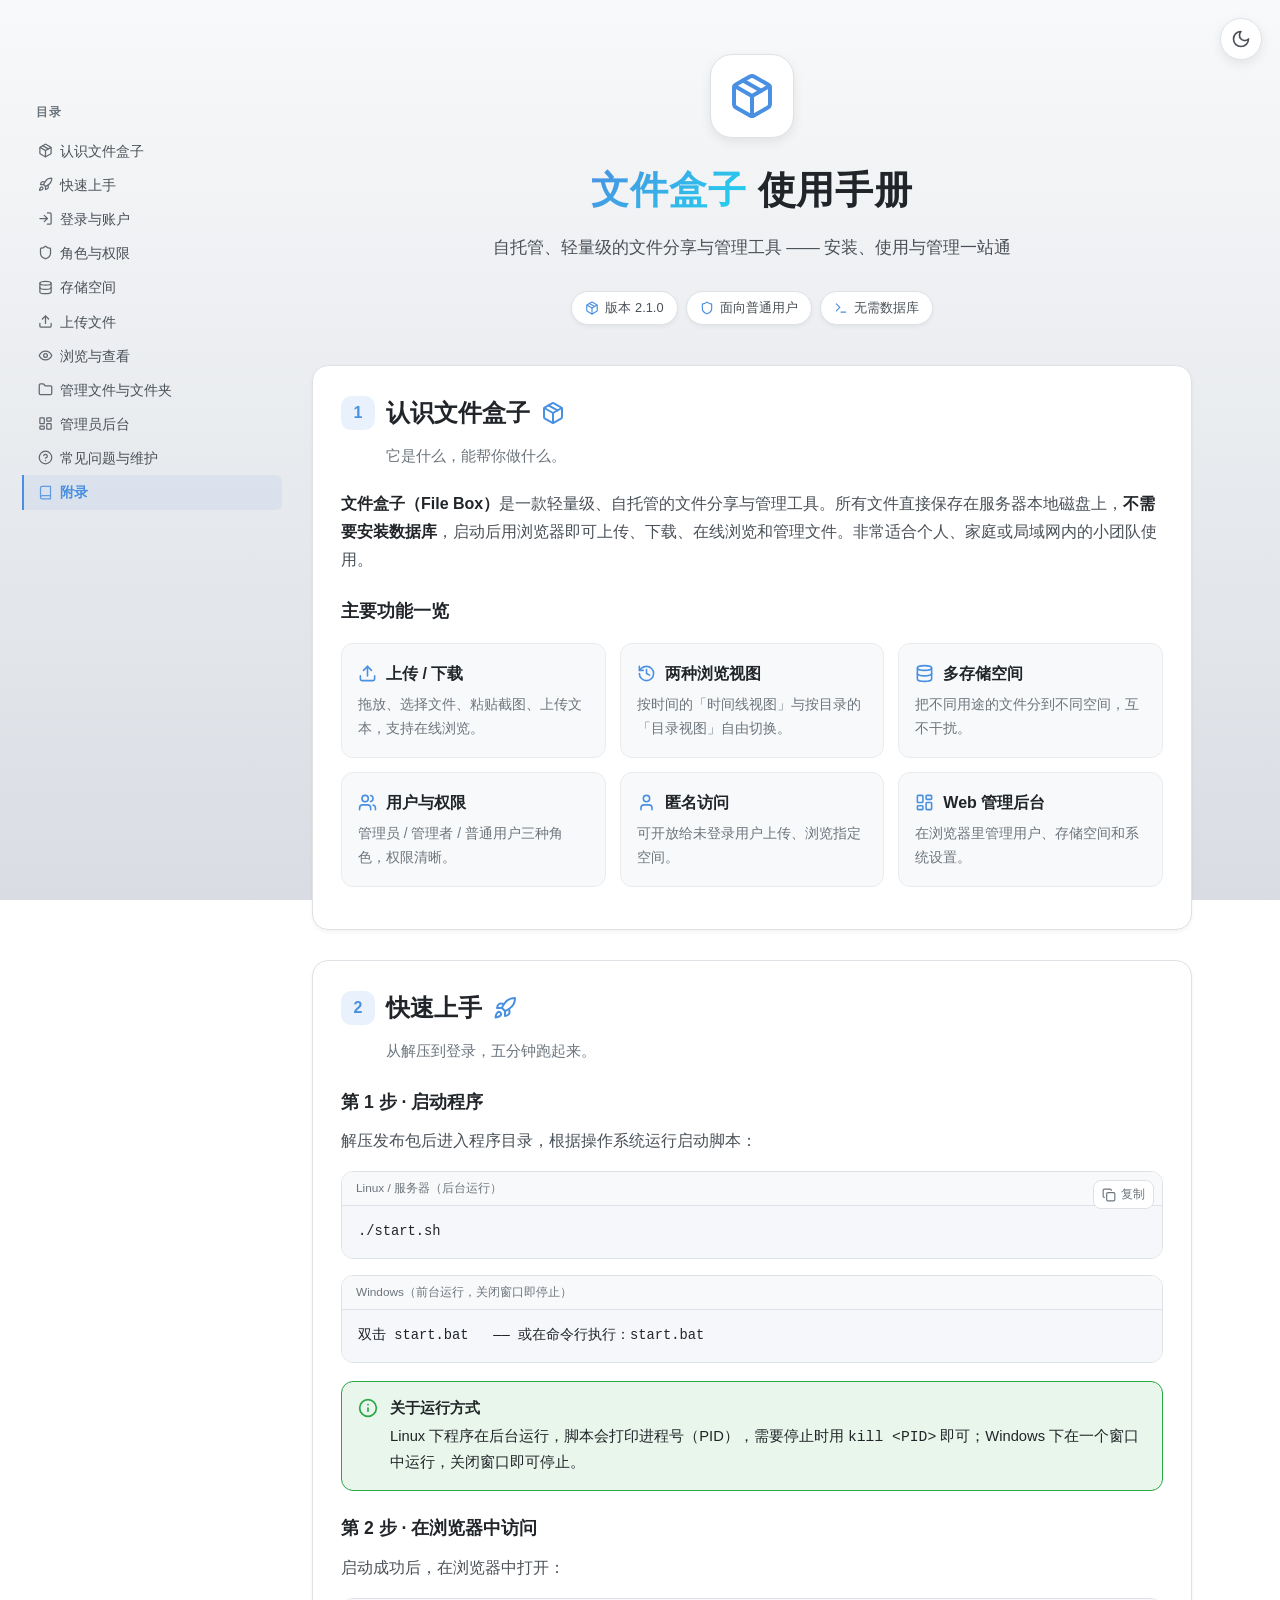
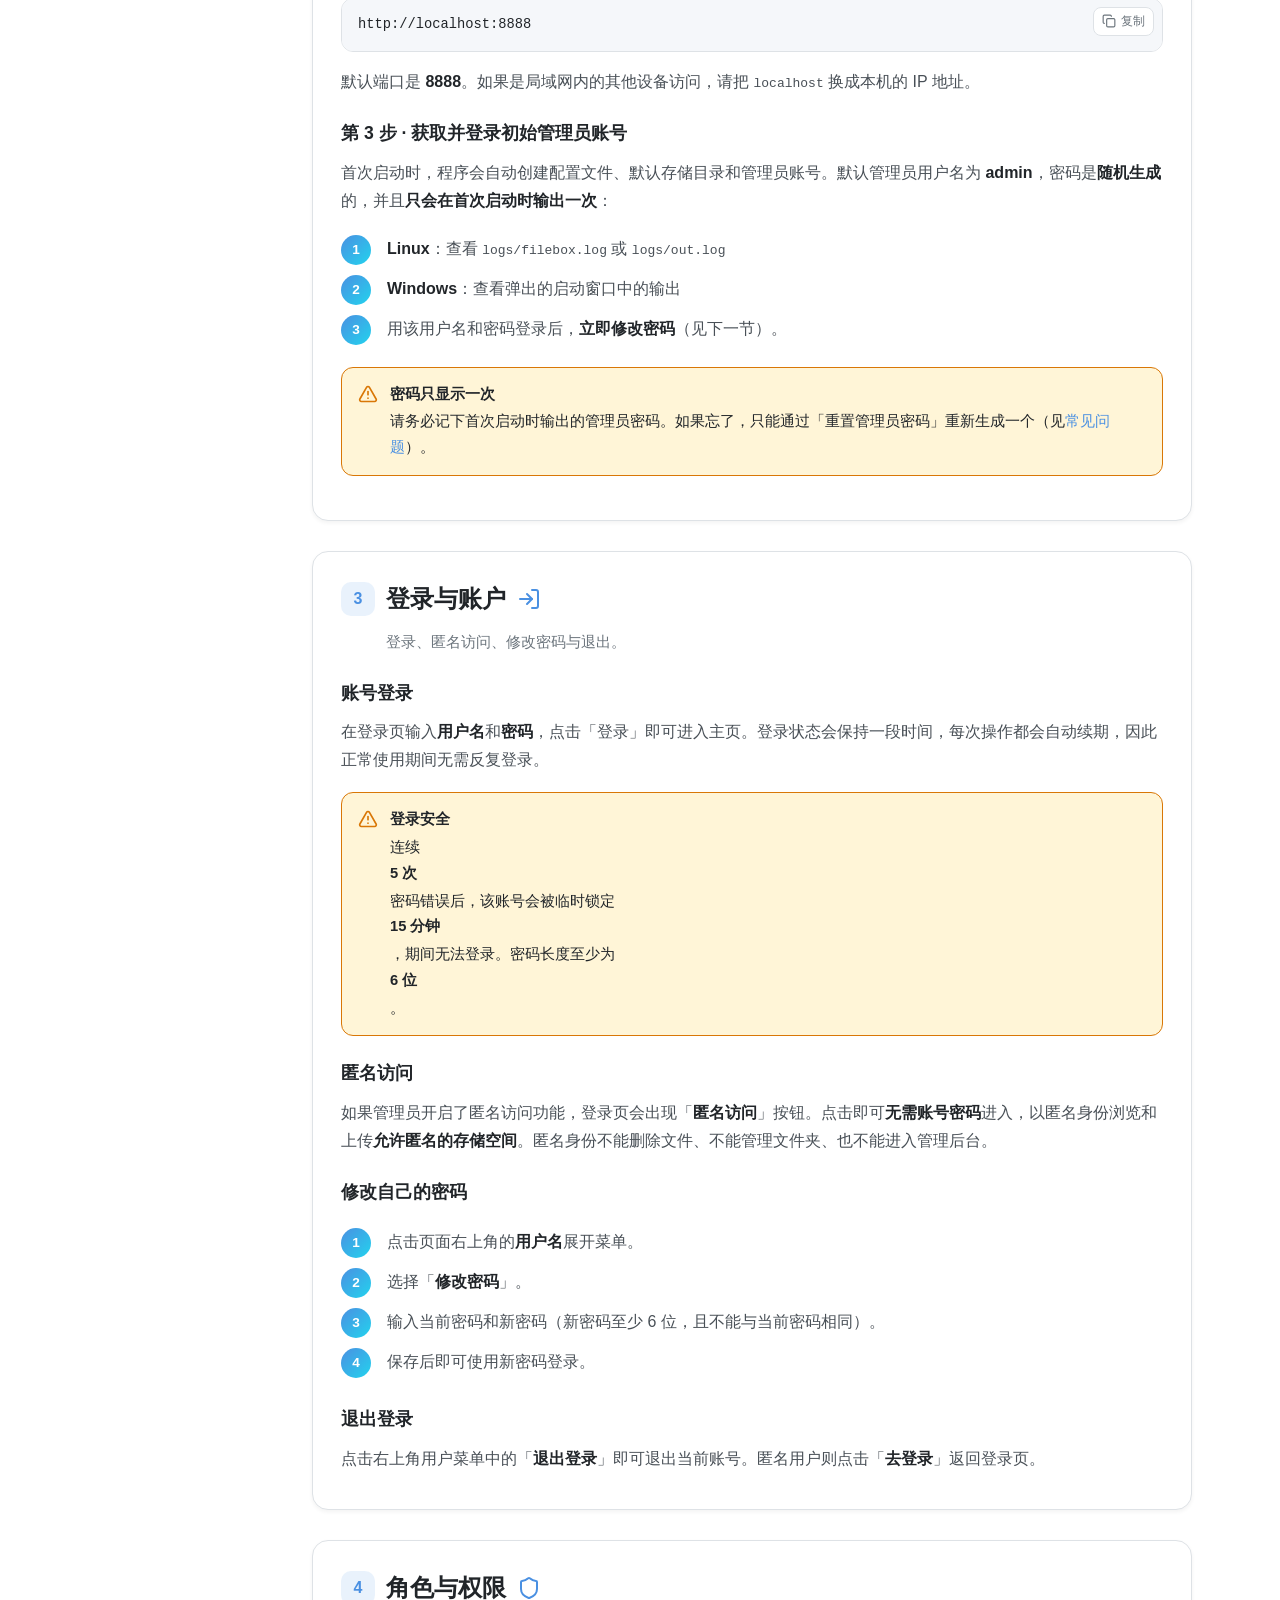
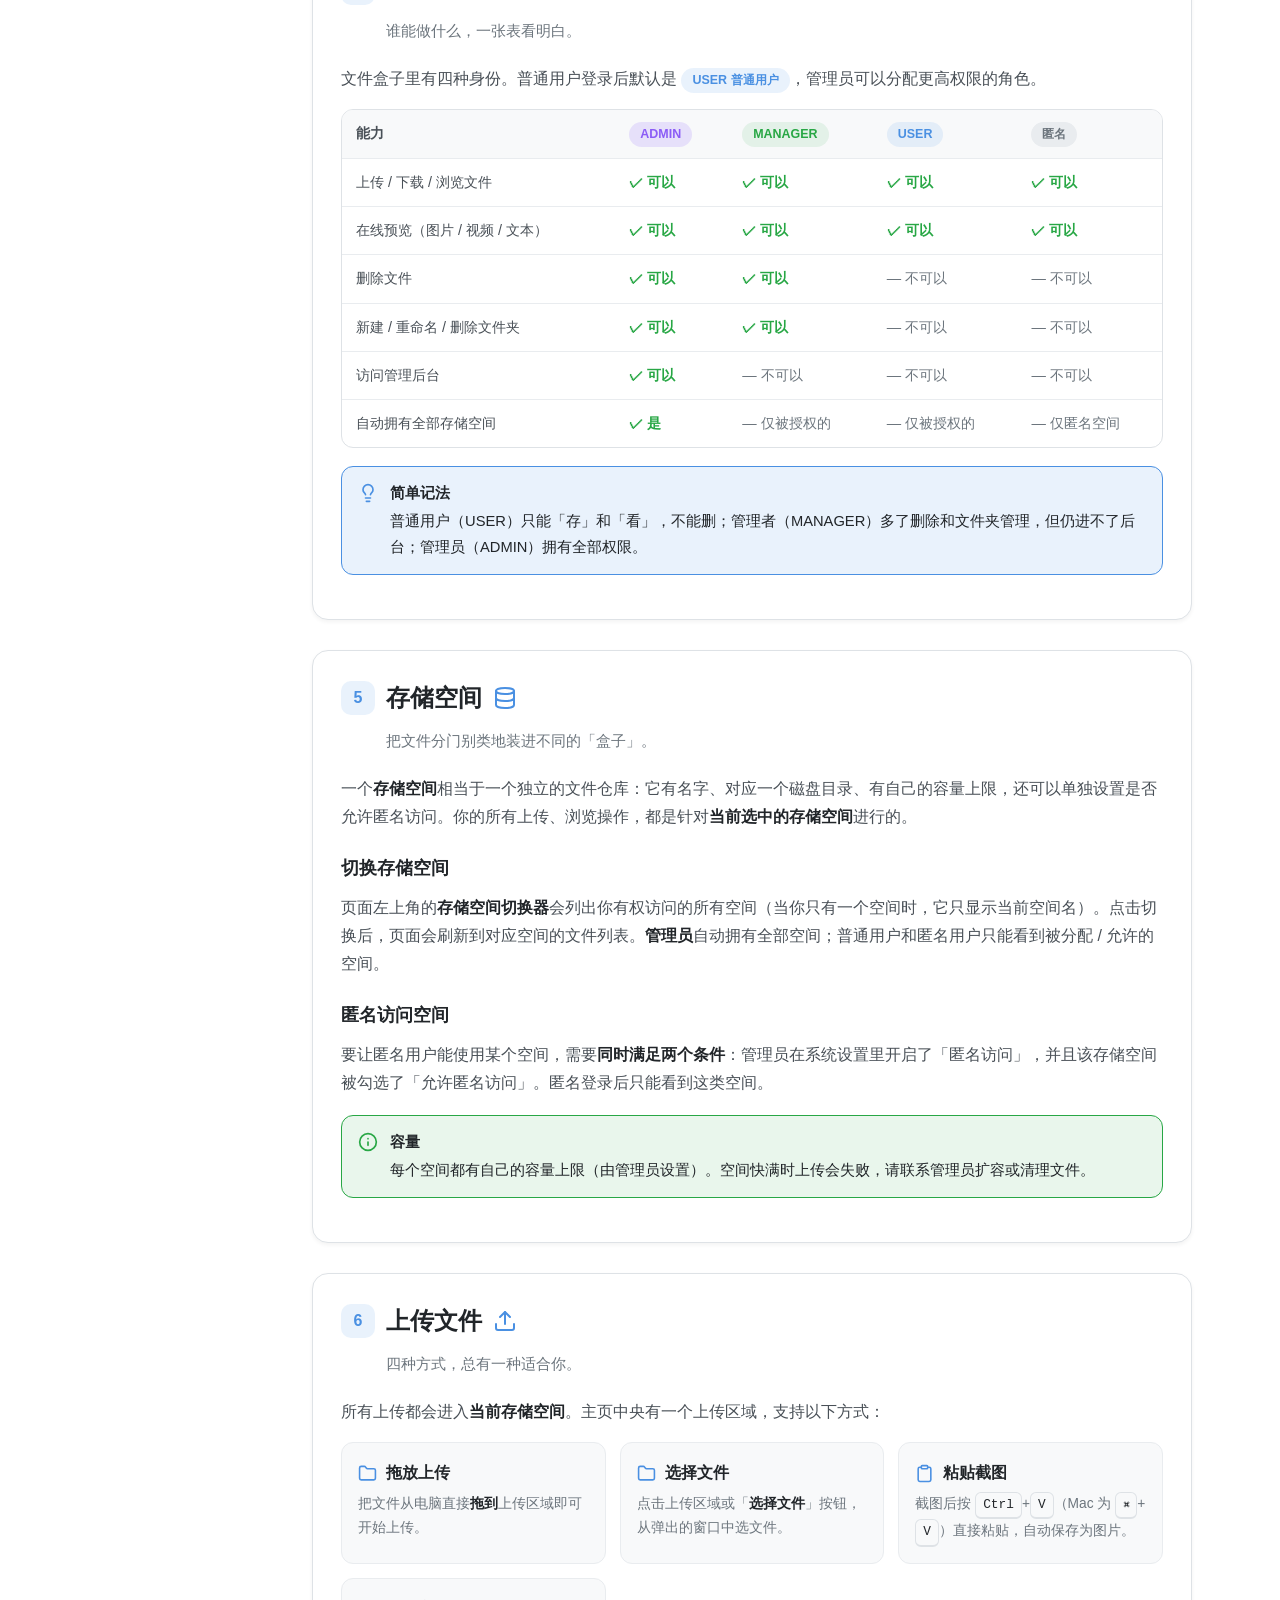
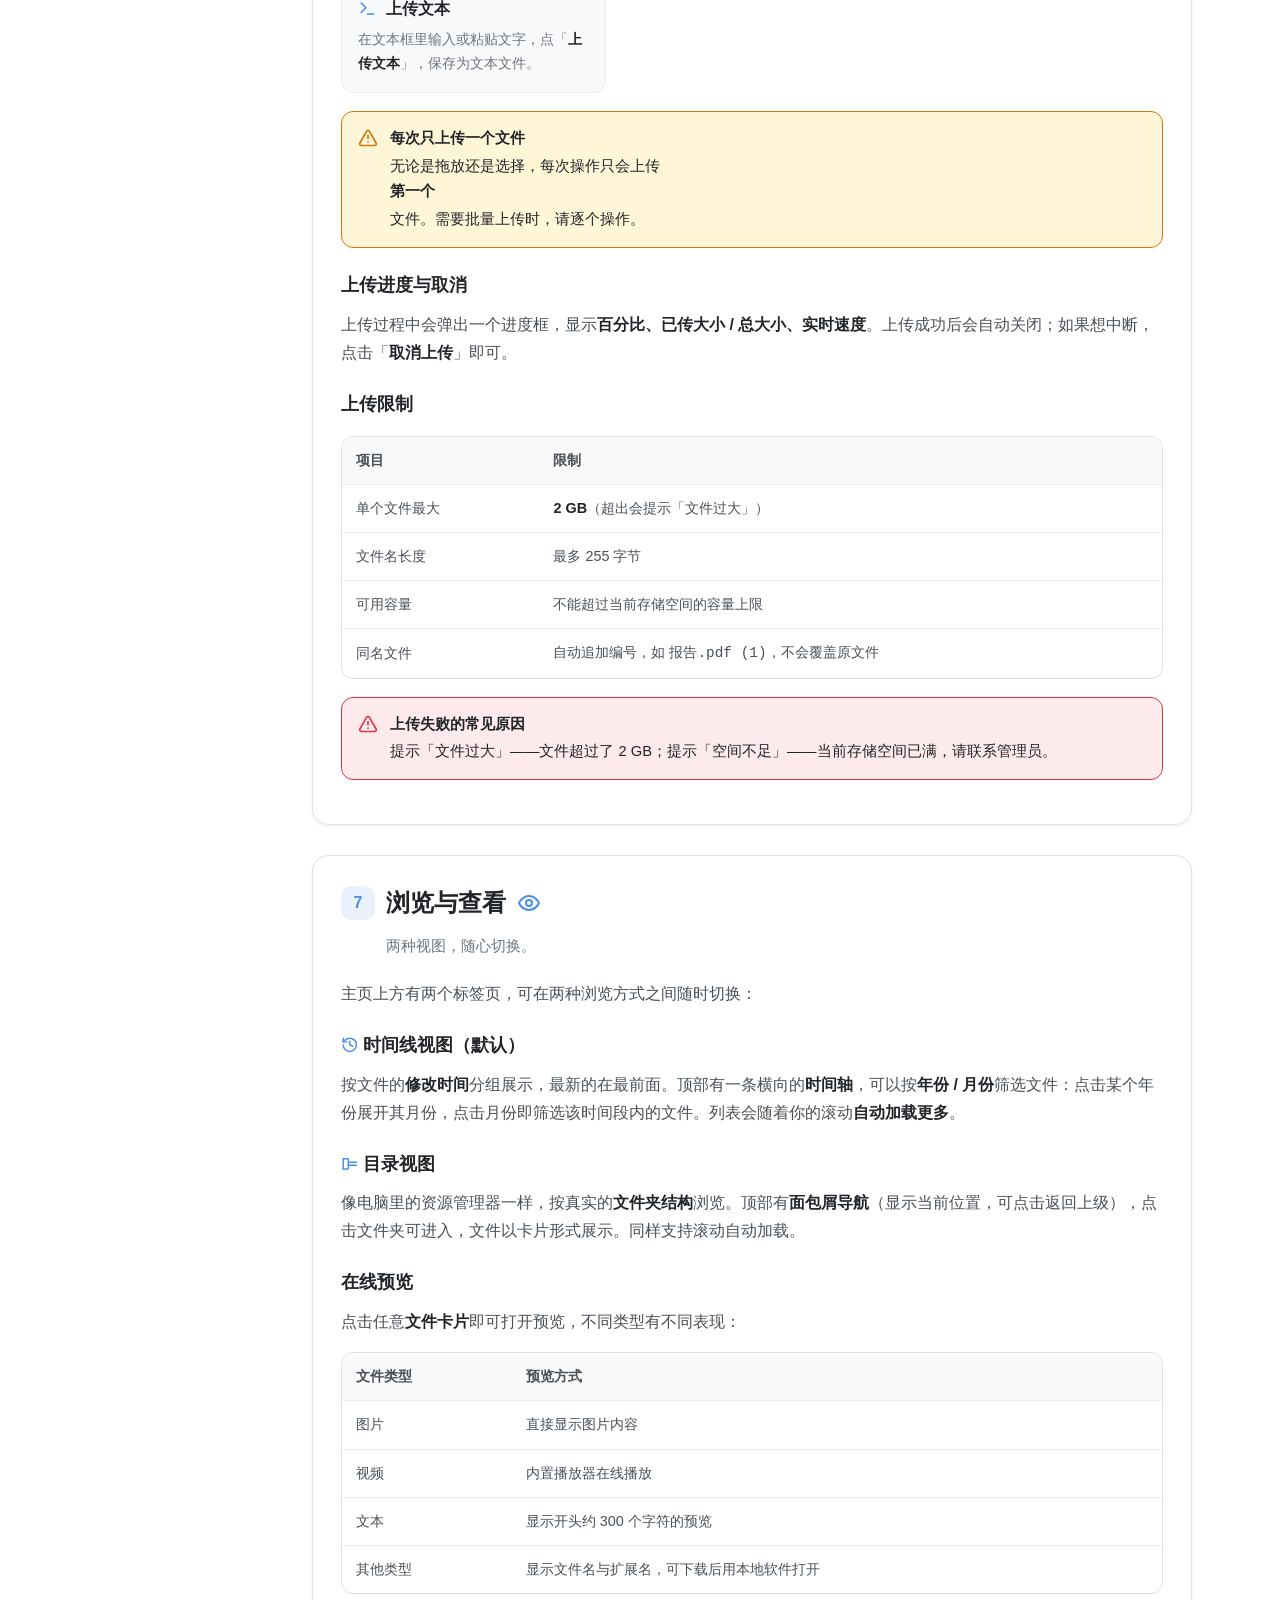
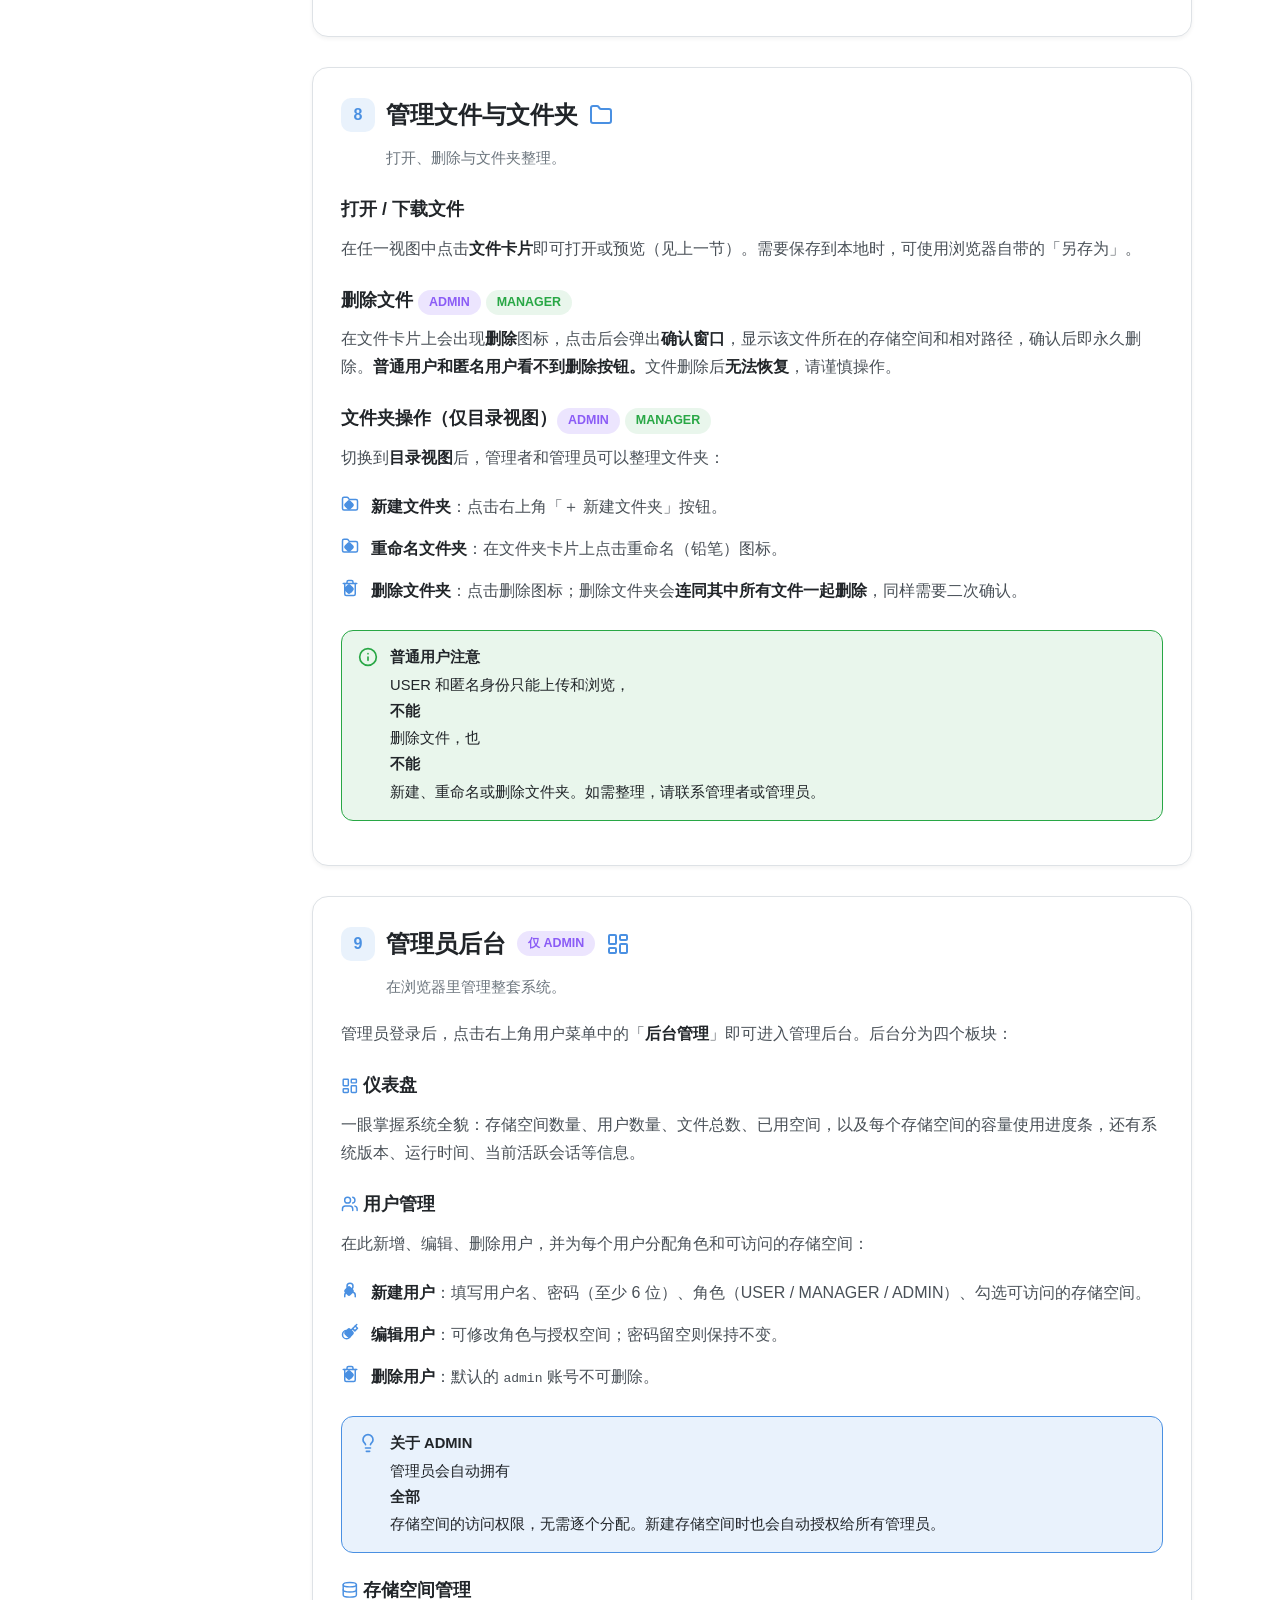
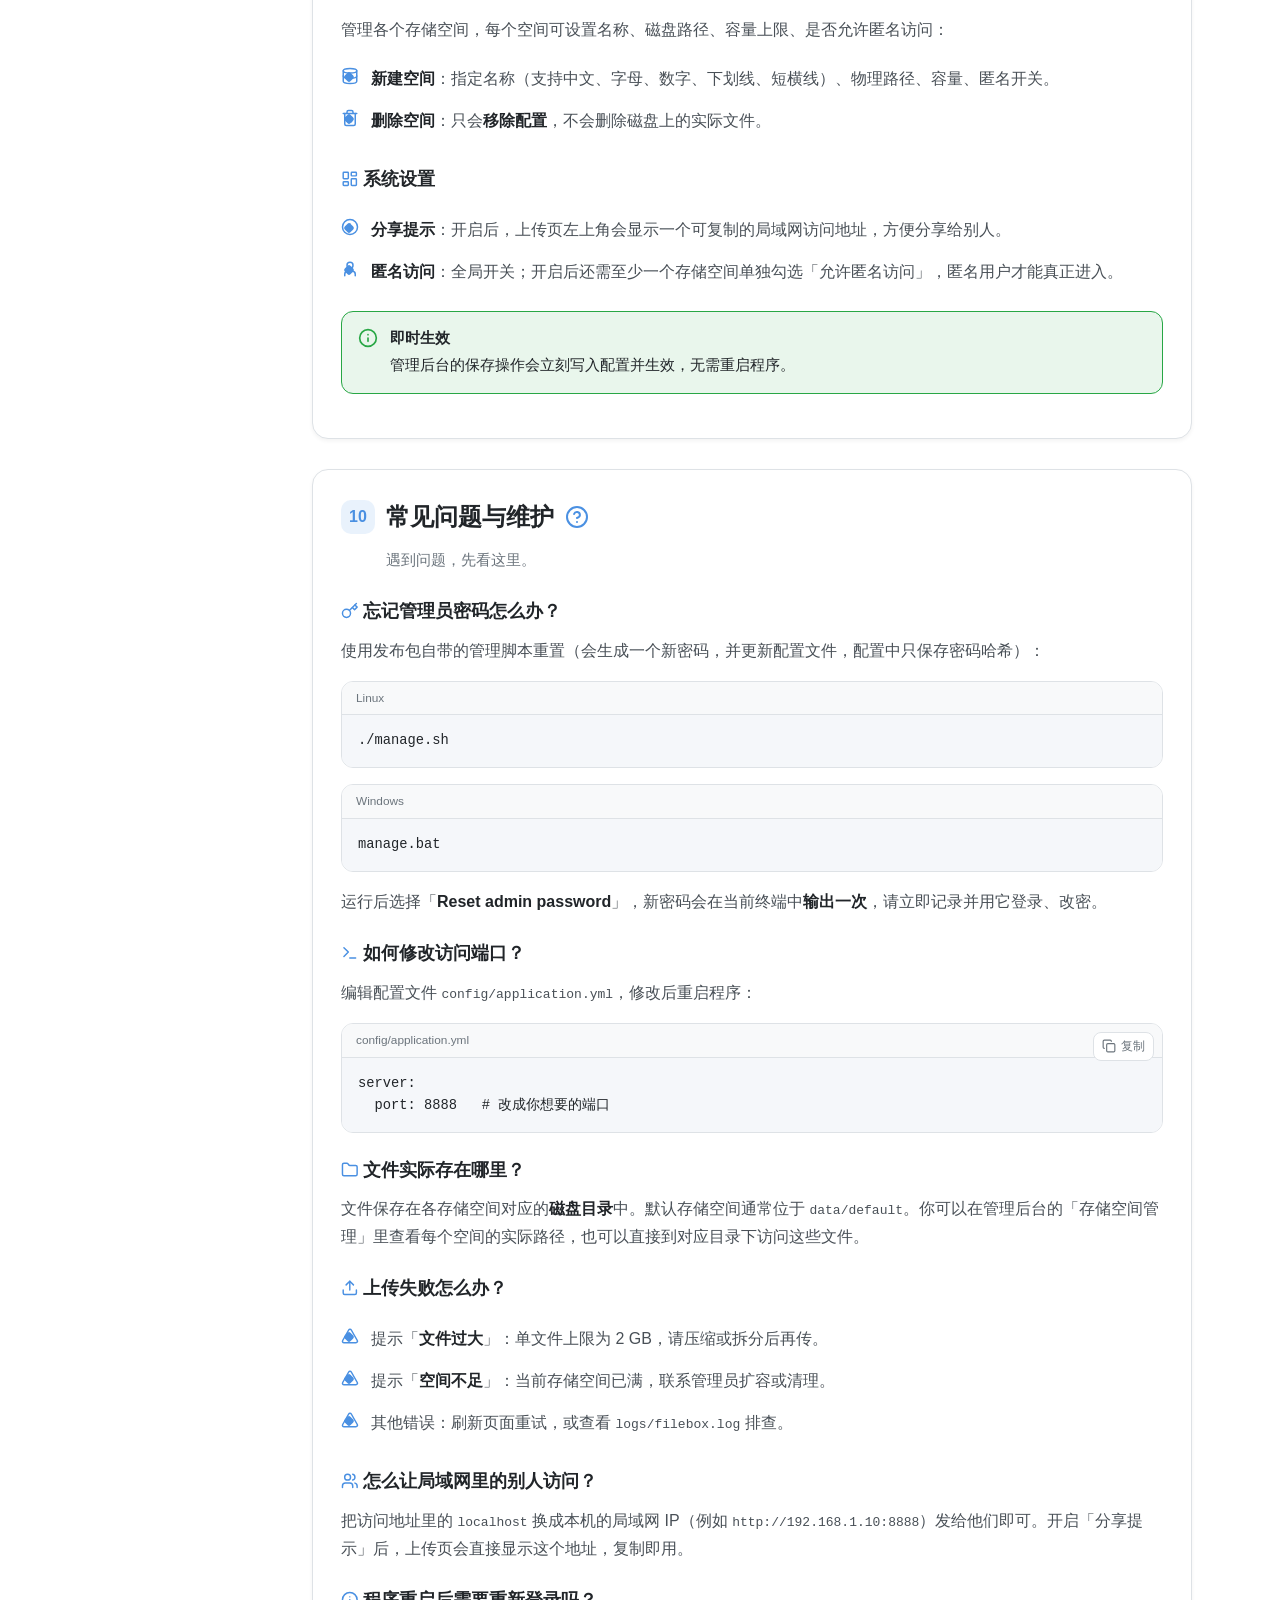
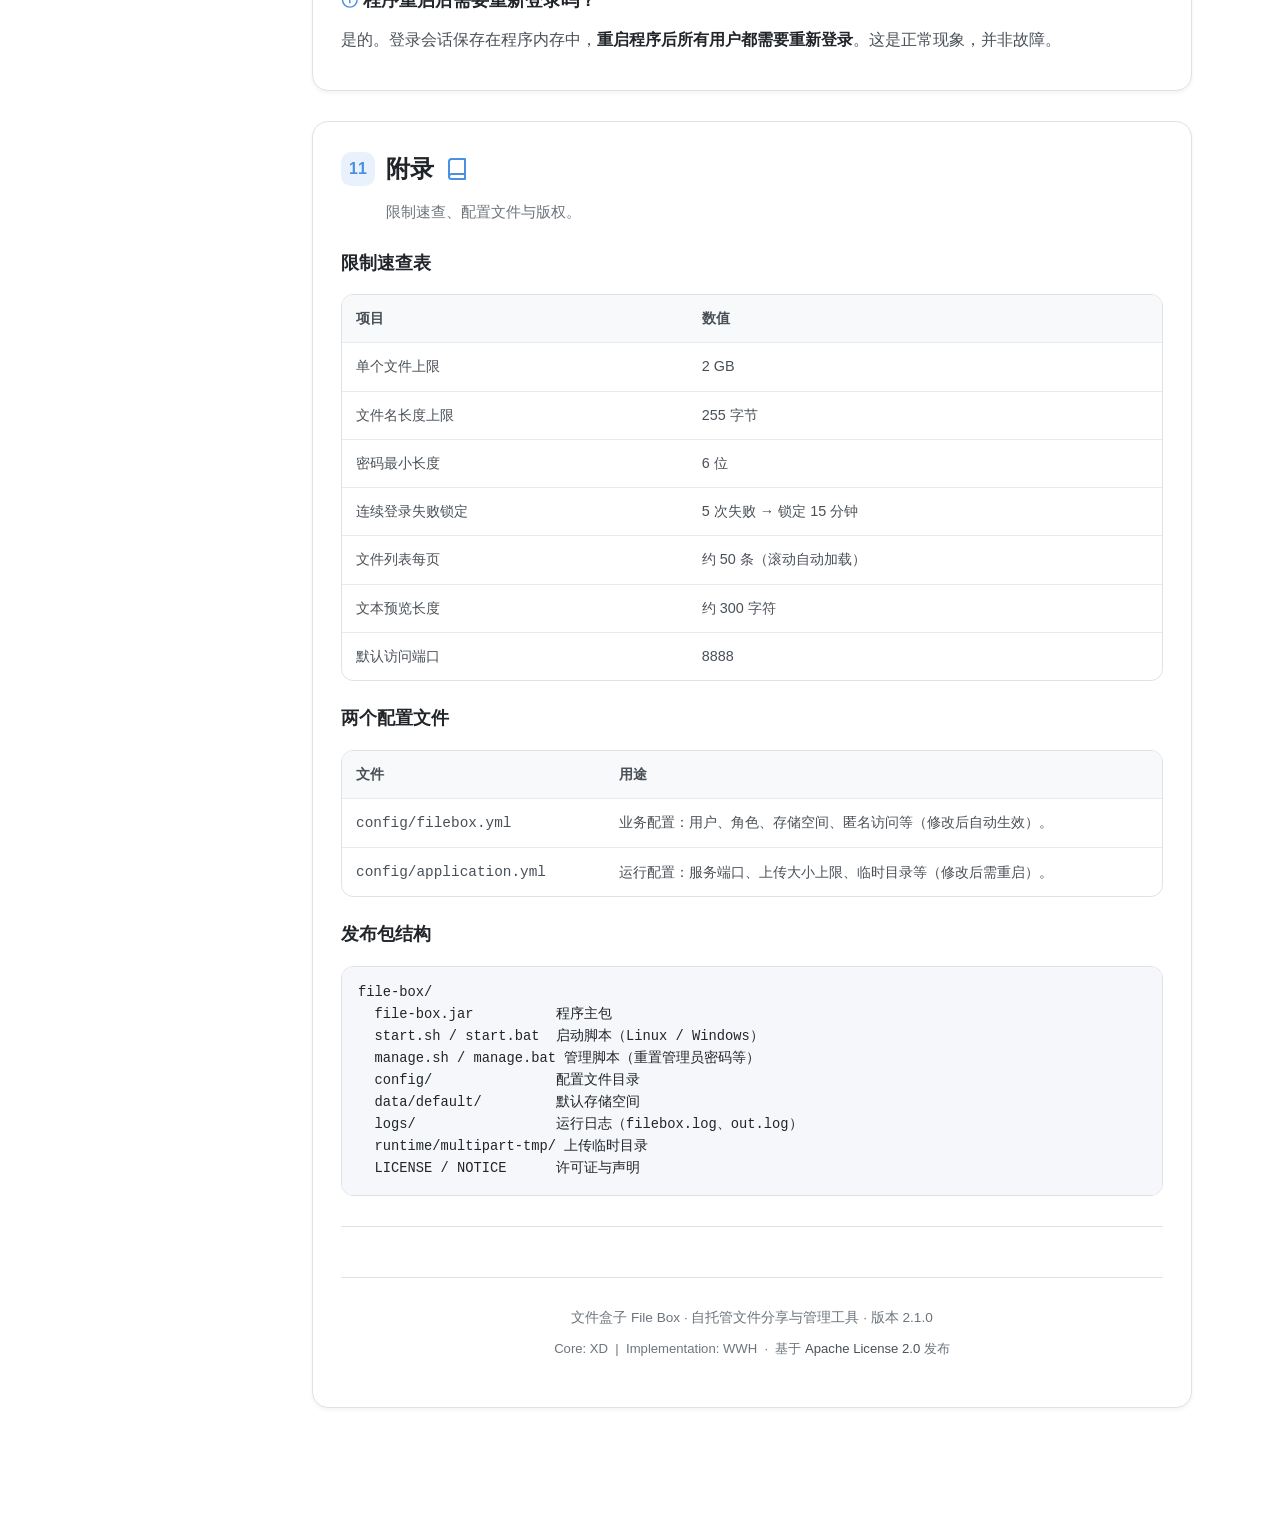
==== src/assembly/data/default/操作说明.html @ 7d441ba8 "新增用户操作说明(随发布包);扁平化 assembly 目录结构 - 新增《操作说明.html》(中文、与应用同主题、深浅色切换),置于默认存储空间,   首次启动后即可在文件列表点击查看 - 取消 " ====
<!DOCTYPE html>
<html lang="zh-CN">
<head>
<meta charset="UTF-8">
<meta name="viewport" content="width=device-width, initial-scale=1.0">
<meta name="description" content="文件盒子使用手册 —— 安装、登录、上传下载、浏览、文件夹管理与管理员后台的完整操作说明。">
<title>使用手册 · 文件盒子</title>
<link rel="icon" href="data:image/svg+xml,%3Csvg xmlns='http://www.w3.org/2000/svg' viewBox='0 0 24 24' fill='none' stroke='%234a90e2' stroke-width='2' stroke-linecap='round' stroke-linejoin='round'%3E%3Cpath d='m7.5 4.27 9 5.15'/%3E%3Cpath d='M21 8a2 2 0 0 0-1-1.73l-7-4a2 2 0 0 0-2 0l-7 4A2 2 0 0 0 3 8v8a2 2 0 0 0 1 1.73l7 4a2 2 0 0 0 2 0l7-4A2 2 0 0 0 21 16Z'/%3E%3Cpath d='m3.3 7 8.7 5 8.7-5'/%3E%3Cpath d='M12 22V12'/%3E%3C/svg%3E">
<style>
/* ========== 主题变量（与应用一致）/ Theme tokens (match the app) ========== */
:root{
  --primary:#4a90e2;--primary-hover:#357abd;--primary-light:rgba(74,144,226,.12);--primary-grad:linear-gradient(135deg,#4a90e2 0%,#22d3ee 100%);
  --bg-body:linear-gradient(180deg,#f8f9fa 0%,#d9dde3 100%);--bg-card:#ffffff;--bg-soft:#f8f9fa;--bg-hover:rgba(74,144,226,.08);--bg-code:#f5f7fa;
  --text-primary:#212529;--text-secondary:#495057;--text-muted:#6c757d;
  --border-color:#dee2e6;--border-light:#e9ecef;
  --shadow-sm:0 2px 4px rgba(0,0,0,.05);--shadow-md:0 4px 12px rgba(0,0,0,.08);--shadow-lg:0 10px 30px rgba(0,0,0,.12);
  --success:#28a745;--success-bg:rgba(40,167,69,.1);--danger:#dc3545;--danger-bg:rgba(220,53,69,.1);--warning:#d97706;--warning-bg:rgba(255,193,7,.16);
  --toc-w:260px;
}
[data-theme="dark"]{
  --primary:#0ea5e9;--primary-hover:#0284c7;--primary-light:rgba(14,165,233,.15);--primary-grad:linear-gradient(135deg,#0ea5e9 0%,#22d3ee 100%);
  --bg-body:#0f172a;--bg-card:#1e293b;--bg-soft:#172033;--bg-hover:rgba(14,165,233,.1);--bg-code:#0c1426;
  --text-primary:#e2e8f0;--text-secondary:#cbd5e1;--text-muted:#94a3b8;
  --border-color:#334155;--border-light:#23304a;
  --shadow-sm:0 2px 4px rgba(0,0,0,.2);--shadow-md:0 4px 12px rgba(0,0,0,.3);--shadow-lg:0 10px 30px rgba(0,0,0,.45);
  --success:#22c55e;--success-bg:rgba(34,197,94,.15);--danger:#ef4444;--danger-bg:rgba(239,68,68,.15);--warning:#f59e0b;--warning-bg:rgba(245,158,11,.18);
}

/* ========== 基础 ========== */
*{margin:0;padding:0;box-sizing:border-box}
html{scroll-behavior:smooth;scroll-padding-top:84px}
body{font-family:'Segoe UI','Microsoft YaHei','PingFang SC',sans-serif;background:var(--bg-body);background-attachment:fixed;color:var(--text-primary);line-height:1.75;transition:background .3s ease,color .3s ease;min-height:100vh}
.ico{width:1em;height:1em;stroke:currentColor;fill:none;stroke-width:2;stroke-linecap:round;stroke-linejoin:round;flex-shrink:0;vertical-align:-.15em}
a{color:var(--primary);text-decoration:none}
a:hover{color:var(--primary-hover);text-decoration:underline}

/* 顶部阅读进度条 */
.progress-bar{position:fixed;top:0;left:0;height:3px;width:0;background:var(--primary-grad);z-index:200;transition:width .1s linear}

/* 右上角控件 */
.fixed-tools{position:fixed;top:18px;right:18px;display:flex;gap:10px;z-index:150}
.tool-btn{width:42px;height:42px;border-radius:50%;background:var(--bg-card);border:1px solid var(--border-color);color:var(--text-secondary);cursor:pointer;display:inline-flex;align-items:center;justify-content:center;box-shadow:var(--shadow-md);transition:all .25s ease}
.tool-btn:hover{color:var(--primary);border-color:var(--primary);transform:translateY(-2px);box-shadow:0 6px 20px var(--primary-light)}
.tool-btn .ico{width:20px;height:20px}
[data-theme="dark"] .tool-btn{color:var(--text-secondary)}
#menuBtn{display:none}

/* 返回顶部 */
#backTop{position:fixed;bottom:26px;right:26px;width:46px;height:46px;border-radius:50%;background:var(--primary-grad);color:#fff;border:none;cursor:pointer;display:none;align-items:center;justify-content:center;box-shadow:var(--shadow-lg);z-index:140;transition:all .25s ease}
#backTop:hover{transform:translateY(-3px)}
#backTop .ico{width:22px;height:22px}
#backTop.show{display:inline-flex}

/* ========== 布局 ========== */
.layout{display:flex;align-items:flex-start;max-width:1280px;margin:0 auto;padding:0 22px;gap:30px}
.toc{position:sticky;top:84px;width:var(--toc-w);flex-shrink:0;align-self:flex-start;max-height:calc(100vh - 104px);overflow-y:auto;padding:18px 0 30px}
.toc::-webkit-scrollbar{width:6px}
.toc::-webkit-scrollbar-thumb{background:var(--border-color);border-radius:3px}
.toc-title{font-size:.78rem;color:var(--text-muted);text-transform:uppercase;letter-spacing:.08em;padding:0 14px 10px;font-weight:600}
.toc a{display:block;padding:7px 14px;color:var(--text-secondary);font-size:.9rem;border-left:2px solid transparent;border-radius:0 6px 6px 0;transition:all .18s ease;line-height:1.4}
.toc a:hover{background:var(--bg-hover);color:var(--primary);text-decoration:none}
.toc a.active{color:var(--primary);border-left-color:var(--primary);background:var(--bg-hover);font-weight:600}
.toc a .ico{width:15px;height:15px;margin-right:7px;opacity:.85}

.content{flex:1;min-width:0;padding:0 0 80px;max-width:880px}

/* ========== Hero ========== */
.hero{text-align:center;padding:54px 10px 40px}
.hero-logo{width:84px;height:84px;margin:0 auto 18px;padding:16px;border-radius:22px;background:var(--bg-card);border:1px solid var(--border-color);box-shadow:var(--shadow-md);display:flex;align-items:center;justify-content:center}
.hero-logo .ico{width:48px;height:48px;color:var(--primary)}
.hero h1{font-size:2.4rem;font-weight:700;letter-spacing:.02em}
.hero h1 .grad{background:var(--primary-grad);-webkit-background-clip:text;background-clip:text;-webkit-text-fill-color:transparent}
.hero .subtitle{color:var(--text-secondary);margin-top:10px;font-size:1.05rem}
.hero .meta{margin-top:18px;display:inline-flex;gap:8px;flex-wrap:wrap;justify-content:center}
.pill{display:inline-flex;align-items:center;gap:6px;padding:5px 13px;border-radius:999px;font-size:.8rem;background:var(--bg-card);border:1px solid var(--border-color);color:var(--text-secondary);box-shadow:var(--shadow-sm)}
.pill .ico{width:14px;height:14px;color:var(--primary)}

/* ========== 章节与卡片 ========== */
section{scroll-margin-top:84px;margin-bottom:30px}
.card{background:var(--bg-card);border:1px solid var(--border-color);border-radius:16px;padding:26px 28px;box-shadow:var(--shadow-sm)}
h2.sec{font-size:1.5rem;font-weight:700;margin-bottom:6px;display:flex;align-items:center;gap:11px}
h2.sec .num{display:inline-flex;align-items:center;justify-content:center;width:34px;height:34px;border-radius:10px;background:var(--primary-light);color:var(--primary);font-size:1rem;flex-shrink:0}
h2.sec .ico-sec{color:var(--primary)}
.sec-desc{color:var(--text-muted);font-size:.92rem;margin-bottom:20px;margin-left:45px}
h3{font-size:1.1rem;font-weight:600;margin:22px 0 10px;color:var(--text-primary)}
p{margin:10px 0;color:var(--text-secondary)}
strong{color:var(--text-primary);font-weight:600}

/* 步骤列表 */
.steps{list-style:none;counter-reset:s;margin:14px 0;padding:0}
.steps li{counter-increment:s;position:relative;padding:6px 0 6px 46px;color:var(--text-secondary)}
.steps li::before{content:counter(s);position:absolute;left:0;top:6px;width:30px;height:30px;border-radius:50%;background:var(--primary-grad);color:#fff;font-size:.85rem;font-weight:600;display:flex;align-items:center;justify-content:center}
.feature-list{list-style:none;padding:0;margin:14px 0}
.feature-list li{position:relative;padding:7px 0 7px 30px;color:var(--text-secondary)}
.feature-list li::before{content:"";position:absolute;left:4px;top:15px;width:8px;height:8px;border-radius:2px;background:var(--primary);transform:rotate(45deg)}
.feature-list .ico{position:absolute;left:0;top:9px;width:18px;height:18px;color:var(--primary)}

/* 提示框 */
.callout{display:flex;gap:12px;padding:14px 16px;border-radius:12px;margin:18px 0;font-size:.92rem;border:1px solid transparent}
.callout .ico{width:20px;height:20px;flex-shrink:0;margin-top:2px}
.callout-tip{background:var(--primary-light);border-color:var(--primary);color:var(--text-primary)}
.callout-tip .ico{color:var(--primary)}
.callout-note{background:var(--success-bg);border-color:var(--success)}
.callout-note .ico{color:var(--success)}
.callout-warn{background:var(--warning-bg);border-color:var(--warning)}
.callout-warn .ico{color:var(--warning)}
.callout-danger{background:var(--danger-bg);border-color:var(--danger)}
.callout-danger .ico{color:var(--danger)}
.callout strong{display:block;margin-bottom:2px}

/* 角色 / 存储徽章 */
.badge{display:inline-flex;align-items:center;gap:5px;padding:2px 11px;border-radius:999px;font-size:.78rem;font-weight:600;line-height:1.7}
.badge .ico{width:13px;height:13px}
.badge-admin{background:rgba(139,92,246,.16);color:#8b5cf6}
.badge-manager{background:var(--success-bg);color:var(--success)}
.badge-user{background:var(--primary-light);color:var(--primary)}
.badge-anon{background:var(--border-light);color:var(--text-muted)}
[data-theme="dark"] .badge-admin{color:#a78bfa}

/* 表格 */
.table-wrap{overflow-x:auto;margin:16px 0;border:1px solid var(--border-color);border-radius:12px}
table{width:100%;border-collapse:collapse;font-size:.9rem;min-width:480px}
thead{background:var(--bg-soft)}
th,td{padding:11px 14px;text-align:left;border-bottom:1px solid var(--border-light)}
tbody tr:last-child td{border-bottom:none}
th{font-weight:600;color:var(--text-secondary);white-space:nowrap}
td{color:var(--text-secondary)}
tbody tr:hover{background:var(--bg-hover)}
.yes{color:var(--success);font-weight:600}
.no{color:var(--text-muted)}
.yes::before{content:"✓ "}
.no::before{content:"— "}

/* 代码块 */
.code{position:relative;margin:16px 0;border-radius:12px;overflow:hidden;border:1px solid var(--border-color)}
.code pre{background:var(--bg-code);padding:15px 16px;overflow-x:auto;font-family:'SFMono-Regular',Consolas,'Liberation Mono',Menlo,monospace;font-size:.86rem;color:var(--text-primary);line-height:1.6}
.code .copy{position:absolute;top:8px;right:8px;background:var(--bg-card);border:1px solid var(--border-color);border-radius:8px;padding:5px 8px;cursor:pointer;color:var(--text-muted);display:inline-flex;align-items:center;gap:5px;font-size:.76rem;transition:all .2s ease}
.code .copy:hover{color:var(--primary);border-color:var(--primary)}
.code .copy .ico{width:14px;height:14px}
.code .copy.ok{color:var(--success);border-color:var(--success)}
.code-label{display:block;font-size:.74rem;color:var(--text-muted);background:var(--bg-soft);padding:6px 14px;border-bottom:1px solid var(--border-color)}

kbd{display:inline-block;padding:1px 7px;font-size:.8rem;font-family:'SFMono-Regular',Consolas,monospace;background:var(--bg-soft);border:1px solid var(--border-color);border-bottom-width:2px;border-radius:6px;color:var(--text-primary)}

/* 两列网格（功能卡片）*/
.grid{display:grid;grid-template-columns:repeat(auto-fit,minmax(220px,1fr));gap:14px;margin:16px 0}
.feature-card{background:var(--bg-soft);border:1px solid var(--border-light);border-radius:12px;padding:16px}
.feature-card .head{display:flex;align-items:center;gap:9px;font-weight:600;color:var(--text-primary);margin-bottom:5px}
.feature-card .head .ico{width:19px;height:19px;color:var(--primary)}
.feature-card p{font-size:.86rem;margin:0;color:var(--text-muted)}

/* 分隔线 */
hr{border:none;border-top:1px solid var(--border-color);margin:30px 0}

/* 页脚 */
.footer{margin-top:50px;padding:28px 0 20px;border-top:1px solid var(--border-color);text-align:center;color:var(--text-muted);font-size:.85rem}
.footer a{color:var(--text-secondary)}
.footer .credit{margin-top:8px;font-size:.82rem}

/* ========== 响应式 ========== */
@media(max-width:920px){
  :root{--toc-w:240px}
}
@media(max-width:760px){
  #menuBtn{display:inline-flex}
  .layout{padding:0 14px;gap:0}
  .toc{position:fixed;top:0;left:0;z-index:160;width:280px;height:100vh;max-height:100vh;background:var(--bg-card);border-right:1px solid var(--border-color);box-shadow:var(--shadow-lg);transform:translateX(-105%);transition:transform .28s ease;padding:70px 0 30px}
  .toc.open{transform:translateX(0)}
  .toc-title{padding:0 18px 10px}
  .toc a{padding:10px 18px;font-size:.95rem}
  .content{padding:0 2px 60px}
  .hero{padding:40px 6px 26px}
  .hero h1{font-size:1.9rem}
  .card{padding:20px 18px}
  h2.sec{font-size:1.28rem}
  .sec-desc{margin-left:0}
}
.toc-mask{position:fixed;inset:0;background:rgba(0,0,0,.45);z-index:155;display:none}
.toc-mask.open{display:block}
</style>
</head>
<body>

<!-- SVG 图标精灵 / icon sprite -->
<svg width="0" height="0" style="position:absolute" aria-hidden="true">
 <symbol id="i-box" viewBox="0 0 24 24"><path d="m7.5 4.27 9 5.15"/><path d="M21 8a2 2 0 0 0-1-1.73l-7-4a2 2 0 0 0-2 0l-7 4A2 2 0 0 0 3 8v8a2 2 0 0 0 1 1.73l7 4a2 2 0 0 0 2 0l7-4A2 2 0 0 0 21 16Z"/><path d="m3.3 7 8.7 5 8.7-5"/><path d="M12 22V12"/></symbol>
 <symbol id="i-sun" viewBox="0 0 24 24"><circle cx="12" cy="12" r="4"/><path d="M12 2v2"/><path d="M12 20v2"/><path d="m4.9 4.9 1.4 1.4"/><path d="m17.7 17.7 1.4 1.4"/><path d="M2 12h2"/><path d="M20 12h2"/><path d="m6.3 17.7-1.4 1.4"/><path d="m19.1 4.9-1.4 1.4"/></symbol>
 <symbol id="i-moon" viewBox="0 0 24 24"><path d="M12 3a6 6 0 0 0 9 9 9 9 0 1 1-9-9Z"/></symbol>
 <symbol id="i-menu" viewBox="0 0 24 24"><path d="M4 6h16"/><path d="M4 12h16"/><path d="M4 18h16"/></symbol>
 <symbol id="i-up" viewBox="0 0 24 24"><path d="m18 15-6-6-6 6"/></symbol>
 <symbol id="i-rocket" viewBox="0 0 24 24"><path d="M4.5 16.5c-1.5 1.26-2 5-2 5s3.74-.5 5-2c.71-.84.7-2.13-.09-2.91a2.18 2.18 0 0 0-2.91-.09z"/><path d="m12 15-3-3a22 22 0 0 1 2-3.95A12.88 12.88 0 0 1 22 2c0 2.72-.78 7.5-6 11a22.35 22.35 0 0 1-4 2z"/><path d="M9 12H4s.55-3.03 2-4c1.62-1.08 5 0 5 0"/><path d="M12 15v5s3.03-.55 4-2c1.08-1.62 0-5 0-5"/></symbol>
 <symbol id="i-login" viewBox="0 0 24 24"><path d="M15 3h4a2 2 0 0 1 2 2v14a2 2 0 0 1-2 2h-4"/><polyline points="10 17 15 12 10 7"/><line x1="15" x2="3" y1="12" y2="12"/></symbol>
 <symbol id="i-shield" viewBox="0 0 24 24"><path d="M20 13c0 5-3.5 7.5-7.66 8.95a1 1 0 0 1-.67-.01C7.5 20.5 4 18 4 13V6a1 1 0 0 1 1-1c2 0 4.5-1.2 6.24-2.72a1.17 1.17 0 0 1 1.52 0C14.51 3.81 17 5 19 5a1 1 0 0 1 1 1z"/></symbol>
 <symbol id="i-db" viewBox="0 0 24 24"><ellipse cx="12" cy="5" rx="9" ry="3"/><path d="M3 5v14a9 3 0 0 0 18 0V5"/><path d="M3 12a9 3 0 0 0 18 0"/></symbol>
 <symbol id="i-upload" viewBox="0 0 24 24"><path d="M21 15v4a2 2 0 0 1-2 2H5a2 2 0 0 1-2-2v-4"/><polyline points="17 8 12 3 7 8"/><line x1="12" x2="12" y1="3" y2="15"/></symbol>
 <symbol id="i-eye" viewBox="0 0 24 24"><path d="M2 12s3-7 10-7 10 7 10 7-3 7-10 7-10-7-10-7Z"/><circle cx="12" cy="12" r="3"/></symbol>
 <symbol id="i-folder" viewBox="0 0 24 24"><path d="M20 20a2 2 0 0 0 2-2V8a2 2 0 0 0-2-2h-7.9a2 2 0 0 1-1.69-.9L9.6 3.9A2 2 0 0 0 7.93 3H4a2 2 0 0 0-2 2v13a2 2 0 0 0 2 2Z"/></symbol>
 <symbol id="i-admin" viewBox="0 0 24 24"><rect width="7" height="9" x="3" y="3" rx="1"/><rect width="7" height="5" x="14" y="3" rx="1"/><rect width="7" height="9" x="14" y="12" rx="1"/><rect width="7" height="5" x="3" y="16" rx="1"/></symbol>
 <symbol id="i-help" viewBox="0 0 24 24"><circle cx="12" cy="12" r="10"/><path d="M9.09 9a3 3 0 0 1 5.83 1c0 2-3 3-3 3"/><path d="M12 17h.01"/></symbol>
 <symbol id="i-book" viewBox="0 0 24 24"><path d="M4 19.5A2.5 2.5 0 0 1 6.5 17H20"/><path d="M6.5 2H20v20H6.5A2.5 2.5 0 0 1 4 19.5v-15A2.5 2.5 0 0 1 6.5 2z"/></symbol>
 <symbol id="i-history" viewBox="0 0 24 24"><path d="M3 12a9 9 0 1 0 9-9 9.75 9.75 0 0 0-6.74 2.74L3 8"/><path d="M3 3v5h5"/><path d="M12 7v5l4 2"/></symbol>
 <symbol id="i-tree" viewBox="0 0 24 24"><path d="M11 10h10"/><path d="M11 14h10"/><path d="M3 5h6a1 1 0 0 1 1 1v12a1 1 0 0 1-1 1H3"/><path d="M3 5v14"/></symbol>
 <symbol id="i-trash" viewBox="0 0 24 24"><path d="M3 6h18"/><path d="M19 6v14a2 2 0 0 1-2 2H7a2 2 0 0 1-2-2V6m3 0V4a2 2 0 0 1 2-2h4a2 2 0 0 1 2 2v2"/><line x1="10" x2="10" y1="11" y2="17"/><line x1="14" x2="14" y1="11" y2="17"/></symbol>
 <symbol id="i-clip" viewBox="0 0 24 24"><rect width="8" height="4" x="8" y="2" rx="1" ry="1"/><path d="M16 4h2a2 2 0 0 1 2 2v14a2 2 0 0 1-2 2H6a2 2 0 0 1-2-2V6a2 2 0 0 1 2-2h2"/></symbol>
 <symbol id="i-term" viewBox="0 0 24 24"><polyline points="4 17 10 11 4 5"/><line x1="12" x2="20" y1="19" y2="19"/></symbol>
 <symbol id="i-key" viewBox="0 0 24 24"><circle cx="7.5" cy="15.5" r="5.5"/><path d="m21 2-9.6 9.6"/><path d="m15.5 7.5 3 3L22 7l-3-3"/></symbol>
 <symbol id="i-info" viewBox="0 0 24 24"><circle cx="12" cy="12" r="10"/><path d="M12 16v-4"/><path d="M12 8h.01"/></symbol>
 <symbol id="i-check" viewBox="0 0 24 24"><path d="M20 6 9 17l-5-5"/></symbol>
 <symbol id="i-alert" viewBox="0 0 24 24"><path d="m21.73 18-8-14a2 2 0 0 0-3.48 0l-8 14A2 2 0 0 0 4 21h16a2 2 0 0 0 1.73-3Z"/><path d="M12 9v4"/><path d="M12 17h.01"/></symbol>
 <symbol id="i-bulb" viewBox="0 0 24 24"><path d="M15 14c.2-1 .7-1.7 1.5-2.5 1-.9 1.5-2.2 1.5-3.5A6 6 0 0 0 6 8c0 1 .2 2.2 1.5 3.5.7.7 1.3 1.5 1.5 2.5"/><path d="M9 18h6"/><path d="M10 22h4"/></symbol>
 <symbol id="i-copy" viewBox="0 0 24 24"><rect width="14" height="14" x="8" y="8" rx="2" ry="2"/><path d="M4 16c-1.1 0-2-.9-2-2V4c0-1.1.9-2 2-2h10c1.1 0 2 .9 2 2"/></symbol>
 <symbol id="i-user" viewBox="0 0 24 24"><path d="M19 21v-2a4 4 0 0 0-4-4H9a4 4 0 0 0-4 4v2"/><circle cx="12" cy="7" r="4"/></symbol>
 <symbol id="i-users" viewBox="0 0 24 24"><path d="M16 21v-2a4 4 0 0 0-4-4H6a4 4 0 0 0-4 4v2"/><circle cx="9" cy="7" r="4"/><path d="M22 21v-2a4 4 0 0 0-3-3.87"/><path d="M16 3.13a4 4 0 0 1 0 7.75"/></symbol>
</svg>

<div class="progress-bar" id="progress"></div>

<div class="fixed-tools">
  <button class="tool-btn" id="menuBtn" aria-label="目录"><svg class="ico"><use href="#i-menu"/></svg></button>
  <button class="tool-btn" id="themeBtn" aria-label="切换主题"><svg class="ico"><use href="#i-moon"/></svg></button>
</div>
<button id="backTop" aria-label="返回顶部"><svg class="ico"><use href="#i-up"/></svg></button>
<div class="toc-mask" id="tocMask"></div>

<div class="layout">

  <!-- 目录 -->
  <aside class="toc" id="toc">
    <div class="toc-title">目录</div>
    <a href="#intro"><svg class="ico"><use href="#i-box"/></svg>认识文件盒子</a>
    <a href="#quickstart"><svg class="ico"><use href="#i-rocket"/></svg>快速上手</a>
    <a href="#login"><svg class="ico"><use href="#i-login"/></svg>登录与账户</a>
    <a href="#roles"><svg class="ico"><use href="#i-shield"/></svg>角色与权限</a>
    <a href="#spaces"><svg class="ico"><use href="#i-db"/></svg>存储空间</a>
    <a href="#upload"><svg class="ico"><use href="#i-upload"/></svg>上传文件</a>
    <a href="#browse"><svg class="ico"><use href="#i-eye"/></svg>浏览与查看</a>
    <a href="#manage"><svg class="ico"><use href="#i-folder"/></svg>管理文件与文件夹</a>
    <a href="#admin"><svg class="ico"><use href="#i-admin"/></svg>管理员后台</a>
    <a href="#faq"><svg class="ico"><use href="#i-help"/></svg>常见问题与维护</a>
    <a href="#appendix"><svg class="ico"><use href="#i-book"/></svg>附录</a>
  </aside>

  <!-- 正文 -->
  <main class="content">

    <!-- Hero -->
    <header class="hero">
      <div class="hero-logo"><svg class="ico"><use href="#i-box"/></svg></div>
      <h1><span class="grad">文件盒子</span> 使用手册</h1>
      <p class="subtitle">自托管、轻量级的文件分享与管理工具 —— 安装、使用与管理一站通</p>
      <div class="meta">
        <span class="pill"><svg class="ico"><use href="#i-box"/></svg>版本 2.1.0</span>
        <span class="pill"><svg class="ico"><use href="#i-shield"/></svg>面向普通用户</span>
        <span class="pill"><svg class="ico"><use href="#i-term"/></svg>无需数据库</span>
      </div>
    </header>

    <!-- 1. 认识文件盒子 -->
    <section id="intro" class="card">
      <h2 class="sec"><span class="num">1</span>认识文件盒子 <svg class="ico ico-sec"><use href="#i-box"/></svg></h2>
      <p class="sec-desc">它是什么，能帮你做什么。</p>
      <p><strong>文件盒子（File Box）</strong>是一款轻量级、自托管的文件分享与管理工具。所有文件直接保存在服务器本地磁盘上，<strong>不需要安装数据库</strong>，启动后用浏览器即可上传、下载、在线浏览和管理文件。非常适合个人、家庭或局域网内的小团队使用。</p>
      <h3>主要功能一览</h3>
      <div class="grid">
        <div class="feature-card"><div class="head"><svg class="ico"><use href="#i-upload"/></svg>上传 / 下载</div><p>拖放、选择文件、粘贴截图、上传文本，支持在线浏览。</p></div>
        <div class="feature-card"><div class="head"><svg class="ico"><use href="#i-history"/></svg>两种浏览视图</div><p>按时间的「时间线视图」与按目录的「目录视图」自由切换。</p></div>
        <div class="feature-card"><div class="head"><svg class="ico"><use href="#i-db"/></svg>多存储空间</div><p>把不同用途的文件分到不同空间，互不干扰。</p></div>
        <div class="feature-card"><div class="head"><svg class="ico"><use href="#i-users"/></svg>用户与权限</div><p>管理员 / 管理者 / 普通用户三种角色，权限清晰。</p></div>
        <div class="feature-card"><div class="head"><svg class="ico"><use href="#i-user"/></svg>匿名访问</div><p>可开放给未登录用户上传、浏览指定空间。</p></div>
        <div class="feature-card"><div class="head"><svg class="ico"><use href="#i-admin"/></svg>Web 管理后台</div><p>在浏览器里管理用户、存储空间和系统设置。</p></div>
      </div>
    </section>

    <!-- 2. 快速上手 -->
    <section id="quickstart" class="card">
      <h2 class="sec"><span class="num">2</span>快速上手 <svg class="ico ico-sec"><use href="#i-rocket"/></svg></h2>
      <p class="sec-desc">从解压到登录，五分钟跑起来。</p>

      <h3>第 1 步 · 启动程序</h3>
      <p>解压发布包后进入程序目录，根据操作系统运行启动脚本：</p>
      <div class="code">
        <span class="code-label">Linux / 服务器（后台运行）</span>
        <pre>./start.sh</pre>
        <button class="copy"><svg class="ico"><use href="#i-copy"/></svg>复制</button>
      </div>
      <div class="code">
        <span class="code-label">Windows（前台运行，关闭窗口即停止）</span>
        <pre>双击 start.bat   —— 或在命令行执行：start.bat</pre>
      </div>
      <div class="callout callout-note"><svg class="ico"><use href="#i-info"/></svg><div><strong>关于运行方式</strong>Linux 下程序在后台运行，脚本会打印进程号（PID），需要停止时用 <code>kill &lt;PID&gt;</code> 即可；Windows 下在一个窗口中运行，关闭窗口即可停止。</div></div>

      <h3>第 2 步 · 在浏览器中访问</h3>
      <p>启动成功后，在浏览器中打开：</p>
      <div class="code"><pre>http://localhost:8888</pre><button class="copy"><svg class="ico"><use href="#i-copy"/></svg>复制</button></div>
      <p>默认端口是 <strong>8888</strong>。如果是局域网内的其他设备访问，请把 <code>localhost</code> 换成本机的 IP 地址。</p>

      <h3>第 3 步 · 获取并登录初始管理员账号</h3>
      <p>首次启动时，程序会自动创建配置文件、默认存储目录和管理员账号。默认管理员用户名为 <strong>admin</strong>，密码是<strong>随机生成</strong>的，并且<strong>只会在首次启动时输出一次</strong>：</p>
      <ul class="steps">
        <li><strong>Linux</strong>：查看 <code>logs/filebox.log</code> 或 <code>logs/out.log</code></li>
        <li><strong>Windows</strong>：查看弹出的启动窗口中的输出</li>
        <li>用该用户名和密码登录后，<strong>立即修改密码</strong>（见下一节）。</li>
      </ul>
      <div class="callout callout-warn"><svg class="ico"><use href="#i-alert"/></svg><div><strong>密码只显示一次</strong>请务必记下首次启动时输出的管理员密码。如果忘了，只能通过「重置管理员密码」重新生成一个（见<a href="#faq">常见问题</a>）。</div></div>
    </section>

    <!-- 3. 登录与账户 -->
    <section id="login" class="card">
      <h2 class="sec"><span class="num">3</span>登录与账户 <svg class="ico ico-sec"><use href="#i-login"/></svg></h2>
      <p class="sec-desc">登录、匿名访问、修改密码与退出。</p>

      <h3>账号登录</h3>
      <p>在登录页输入<strong>用户名</strong>和<strong>密码</strong>，点击「登录」即可进入主页。登录状态会保持一段时间，每次操作都会自动续期，因此正常使用期间无需反复登录。</p>
      <div class="callout callout-warn"><svg class="ico"><use href="#i-alert"/></svg><div><strong>登录安全</strong>连续 <strong>5 次</strong>密码错误后，该账号会被临时锁定 <strong>15 分钟</strong>，期间无法登录。密码长度至少为 <strong>6 位</strong>。</div></div>

      <h3>匿名访问</h3>
      <p>如果管理员开启了匿名访问功能，登录页会出现「<strong>匿名访问</strong>」按钮。点击即可<strong>无需账号密码</strong>进入，以匿名身份浏览和上传<strong>允许匿名的存储空间</strong>。匿名身份不能删除文件、不能管理文件夹、也不能进入管理后台。</p>

      <h3>修改自己的密码</h3>
      <ol class="steps">
        <li>点击页面右上角的<strong>用户名</strong>展开菜单。</li>
        <li>选择「<strong>修改密码</strong>」。</li>
        <li>输入当前密码和新密码（新密码至少 6 位，且不能与当前密码相同）。</li>
        <li>保存后即可使用新密码登录。</li>
      </ol>

      <h3>退出登录</h3>
      <p>点击右上角用户菜单中的「<strong>退出登录</strong>」即可退出当前账号。匿名用户则点击「<strong>去登录</strong>」返回登录页。</p>
    </section>

    <!-- 4. 角色与权限 -->
    <section id="roles" class="card">
      <h2 class="sec"><span class="num">4</span>角色与权限 <svg class="ico ico-sec"><use href="#i-shield"/></svg></h2>
      <p class="sec-desc">谁能做什么，一张表看明白。</p>
      <p>文件盒子里有四种身份。普通用户登录后默认是 <span class="badge badge-user">USER 普通用户</span>，管理员可以分配更高权限的角色。</p>

      <div class="table-wrap">
        <table>
          <thead><tr><th>能力</th><th><span class="badge badge-admin">ADMIN</span></th><th><span class="badge badge-manager">MANAGER</span></th><th><span class="badge badge-user">USER</span></th><th><span class="badge badge-anon">匿名</span></th></tr></thead>
          <tbody>
            <tr><td>上传 / 下载 / 浏览文件</td><td class="yes">可以</td><td class="yes">可以</td><td class="yes">可以</td><td class="yes">可以</td></tr>
            <tr><td>在线预览（图片 / 视频 / 文本）</td><td class="yes">可以</td><td class="yes">可以</td><td class="yes">可以</td><td class="yes">可以</td></tr>
            <tr><td>删除文件</td><td class="yes">可以</td><td class="yes">可以</td><td class="no">不可以</td><td class="no">不可以</td></tr>
            <tr><td>新建 / 重命名 / 删除文件夹</td><td class="yes">可以</td><td class="yes">可以</td><td class="no">不可以</td><td class="no">不可以</td></tr>
            <tr><td>访问管理后台</td><td class="yes">可以</td><td class="no">不可以</td><td class="no">不可以</td><td class="no">不可以</td></tr>
            <tr><td>自动拥有全部存储空间</td><td class="yes">是</td><td class="no">仅被授权的</td><td class="no">仅被授权的</td><td class="no">仅匿名空间</td></tr>
          </tbody>
        </table>
      </div>
      <div class="callout callout-tip"><svg class="ico"><use href="#i-bulb"/></svg><div><strong>简单记法</strong>普通用户（USER）只能「存」和「看」，不能删；管理者（MANAGER）多了删除和文件夹管理，但仍进不了后台；管理员（ADMIN）拥有全部权限。</div></div>
    </section>

    <!-- 5. 存储空间 -->
    <section id="spaces" class="card">
      <h2 class="sec"><span class="num">5</span>存储空间 <svg class="ico ico-sec"><use href="#i-db"/></svg></h2>
      <p class="sec-desc">把文件分门别类地装进不同的「盒子」。</p>
      <p>一个<strong>存储空间</strong>相当于一个独立的文件仓库：它有名字、对应一个磁盘目录、有自己的容量上限，还可以单独设置是否允许匿名访问。你的所有上传、浏览操作，都是针对<strong>当前选中的存储空间</strong>进行的。</p>

      <h3>切换存储空间</h3>
      <p>页面左上角的<strong>存储空间切换器</strong>会列出你有权访问的所有空间（当你只有一个空间时，它只显示当前空间名）。点击切换后，页面会刷新到对应空间的文件列表。<strong>管理员</strong>自动拥有全部空间；普通用户和匿名用户只能看到被分配 / 允许的空间。</p>

      <h3>匿名访问空间</h3>
      <p>要让匿名用户能使用某个空间，需要<strong>同时满足两个条件</strong>：管理员在系统设置里开启了「匿名访问」，并且该存储空间被勾选了「允许匿名访问」。匿名登录后只能看到这类空间。</p>
      <div class="callout callout-note"><svg class="ico"><use href="#i-info"/></svg><div><strong>容量</strong>每个空间都有自己的容量上限（由管理员设置）。空间快满时上传会失败，请联系管理员扩容或清理文件。</div></div>
    </section>

    <!-- 6. 上传文件 -->
    <section id="upload" class="card">
      <h2 class="sec"><span class="num">6</span>上传文件 <svg class="ico ico-sec"><use href="#i-upload"/></svg></h2>
      <p class="sec-desc">四种方式，总有一种适合你。</p>
      <p>所有上传都会进入<strong>当前存储空间</strong>。主页中央有一个上传区域，支持以下方式：</p>

      <div class="grid">
        <div class="feature-card"><div class="head"><svg class="ico"><use href="#i-folder"/></svg>拖放上传</div><p>把文件从电脑直接<strong>拖到</strong>上传区域即可开始上传。</p></div>
        <div class="feature-card"><div class="head"><svg class="ico"><use href="#i-folder"/></svg>选择文件</div><p>点击上传区域或「<strong>选择文件</strong>」按钮，从弹出的窗口中选文件。</p></div>
        <div class="feature-card"><div class="head"><svg class="ico"><use href="#i-clip"/></svg>粘贴截图</div><p>截图后按 <kbd>Ctrl</kbd>+<kbd>V</kbd>（Mac 为 <kbd>⌘</kbd>+<kbd>V</kbd>）直接粘贴，自动保存为图片。</p></div>
        <div class="feature-card"><div class="head"><svg class="ico"><use href="#i-term"/></svg>上传文本</div><p>在文本框里输入或粘贴文字，点「<strong>上传文本</strong>」，保存为文本文件。</p></div>
      </div>

      <div class="callout callout-warn"><svg class="ico"><use href="#i-alert"/></svg><div><strong>每次只上传一个文件</strong>无论是拖放还是选择，每次操作只会上传<strong>第一个</strong>文件。需要批量上传时，请逐个操作。</div></div>

      <h3>上传进度与取消</h3>
      <p>上传过程中会弹出一个进度框，显示<strong>百分比、已传大小 / 总大小、实时速度</strong>。上传成功后会自动关闭；如果想中断，点击「<strong>取消上传</strong>」即可。</p>

      <h3>上传限制</h3>
      <div class="table-wrap">
        <table>
          <thead><tr><th>项目</th><th>限制</th></tr></thead>
          <tbody>
            <tr><td>单个文件最大</td><td><strong>2 GB</strong>（超出会提示「文件过大」）</td></tr>
            <tr><td>文件名长度</td><td>最多 255 字节</td></tr>
            <tr><td>可用容量</td><td>不能超过当前存储空间的容量上限</td></tr>
            <tr><td>同名文件</td><td>自动追加编号，如 <code>报告.pdf (1)</code>，不会覆盖原文件</td></tr>
          </tbody>
        </table>
      </div>
      <div class="callout callout-danger"><svg class="ico"><use href="#i-alert"/></svg><div><strong>上传失败的常见原因</strong>提示「文件过大」——文件超过了 2 GB；提示「空间不足」——当前存储空间已满，请联系管理员。</div></div>
    </section>

    <!-- 7. 浏览与查看 -->
    <section id="browse" class="card">
      <h2 class="sec"><span class="num">7</span>浏览与查看 <svg class="ico ico-sec"><use href="#i-eye"/></svg></h2>
      <p class="sec-desc">两种视图，随心切换。</p>
      <p>主页上方有两个标签页，可在两种浏览方式之间随时切换：</p>

      <h3><svg class="ico" style="color:var(--primary)"><use href="#i-history"/></svg> 时间线视图（默认）</h3>
      <p>按文件的<strong>修改时间</strong>分组展示，最新的在最前面。顶部有一条横向的<strong>时间轴</strong>，可以按<strong>年份 / 月份</strong>筛选文件：点击某个年份展开其月份，点击月份即筛选该时间段内的文件。列表会随着你的滚动<strong>自动加载更多</strong>。</p>

      <h3><svg class="ico" style="color:var(--primary)"><use href="#i-tree"/></svg> 目录视图</h3>
      <p>像电脑里的资源管理器一样，按真实的<strong>文件夹结构</strong>浏览。顶部有<strong>面包屑导航</strong>（显示当前位置，可点击返回上级），点击文件夹可进入，文件以卡片形式展示。同样支持滚动自动加载。</p>

      <h3>在线预览</h3>
      <p>点击任意<strong>文件卡片</strong>即可打开预览，不同类型有不同表现：</p>
      <div class="table-wrap">
        <table>
          <thead><tr><th>文件类型</th><th>预览方式</th></tr></thead>
          <tbody>
            <tr><td>图片</td><td>直接显示图片内容</td></tr>
            <tr><td>视频</td><td>内置播放器在线播放</td></tr>
            <tr><td>文本</td><td>显示开头约 300 个字符的预览</td></tr>
            <tr><td>其他类型</td><td>显示文件名与扩展名，可下载后用本地软件打开</td></tr>
          </tbody>
        </table>
      </div>
    </section>

    <!-- 8. 管理文件与文件夹 -->
    <section id="manage" class="card">
      <h2 class="sec"><span class="num">8</span>管理文件与文件夹 <svg class="ico ico-sec"><use href="#i-folder"/></svg></h2>
      <p class="sec-desc">打开、删除与文件夹整理。</p>

      <h3>打开 / 下载文件</h3>
      <p>在任一视图中点击<strong>文件卡片</strong>即可打开或预览（见上一节）。需要保存到本地时，可使用浏览器自带的「另存为」。</p>

      <h3>删除文件 <span class="badge badge-admin">ADMIN</span> <span class="badge badge-manager">MANAGER</span></h3>
      <p>在文件卡片上会出现<strong>删除</strong>图标，点击后会弹出<strong>确认窗口</strong>，显示该文件所在的存储空间和相对路径，确认后即永久删除。<strong>普通用户和匿名用户看不到删除按钮。</strong>文件删除后<strong>无法恢复</strong>，请谨慎操作。</p>

      <h3>文件夹操作（仅目录视图）<span class="badge badge-admin">ADMIN</span> <span class="badge badge-manager">MANAGER</span></h3>
      <p>切换到<strong>目录视图</strong>后，管理者和管理员可以整理文件夹：</p>
      <ul class="feature-list">
        <li><svg class="ico"><use href="#i-folder"/></svg><strong>新建文件夹</strong>：点击右上角「＋ 新建文件夹」按钮。</li>
        <li><svg class="ico"><use href="#i-folder"/></svg><strong>重命名文件夹</strong>：在文件夹卡片上点击重命名（铅笔）图标。</li>
        <li><svg class="ico"><use href="#i-trash"/></svg><strong>删除文件夹</strong>：点击删除图标；删除文件夹会<strong>连同其中所有文件一起删除</strong>，同样需要二次确认。</li>
      </ul>
      <div class="callout callout-note"><svg class="ico"><use href="#i-info"/></svg><div><strong>普通用户注意</strong>USER 和匿名身份只能上传和浏览，<strong>不能</strong>删除文件，也<strong>不能</strong>新建、重命名或删除文件夹。如需整理，请联系管理者或管理员。</div></div>
    </section>

    <!-- 9. 管理员后台 -->
    <section id="admin" class="card">
      <h2 class="sec"><span class="num">9</span>管理员后台 <span class="badge badge-admin">仅 ADMIN</span> <svg class="ico ico-sec"><use href="#i-admin"/></svg></h2>
      <p class="sec-desc">在浏览器里管理整套系统。</p>
      <p>管理员登录后，点击右上角用户菜单中的「<strong>后台管理</strong>」即可进入管理后台。后台分为四个板块：</p>

      <h3><svg class="ico" style="color:var(--primary)"><use href="#i-admin"/></svg> 仪表盘</h3>
      <p>一眼掌握系统全貌：存储空间数量、用户数量、文件总数、已用空间，以及每个存储空间的容量使用进度条，还有系统版本、运行时间、当前活跃会话等信息。</p>

      <h3><svg class="ico" style="color:var(--primary)"><use href="#i-users"/></svg> 用户管理</h3>
      <p>在此新增、编辑、删除用户，并为每个用户分配角色和可访问的存储空间：</p>
      <ul class="feature-list">
        <li><svg class="ico"><use href="#i-user"/></svg><strong>新建用户</strong>：填写用户名、密码（至少 6 位）、角色（USER / MANAGER / ADMIN）、勾选可访问的存储空间。</li>
        <li><svg class="ico"><use href="#i-key"/></svg><strong>编辑用户</strong>：可修改角色与授权空间；密码留空则保持不变。</li>
        <li><svg class="ico"><use href="#i-trash"/></svg><strong>删除用户</strong>：默认的 <code>admin</code> 账号不可删除。</li>
      </ul>
      <div class="callout callout-tip"><svg class="ico"><use href="#i-bulb"/></svg><div><strong>关于 ADMIN</strong>管理员会自动拥有<strong>全部</strong>存储空间的访问权限，无需逐个分配。新建存储空间时也会自动授权给所有管理员。</div></div>

      <h3><svg class="ico" style="color:var(--primary)"><use href="#i-db"/></svg> 存储空间管理</h3>
      <p>管理各个存储空间，每个空间可设置名称、磁盘路径、容量上限、是否允许匿名访问：</p>
      <ul class="feature-list">
        <li><svg class="ico"><use href="#i-db"/></svg><strong>新建空间</strong>：指定名称（支持中文、字母、数字、下划线、短横线）、物理路径、容量、匿名开关。</li>
        <li><svg class="ico"><use href="#i-trash"/></svg><strong>删除空间</strong>：只会<strong>移除配置</strong>，不会删除磁盘上的实际文件。</li>
      </ul>

      <h3><svg class="ico" style="color:var(--primary)"><use href="#i-admin"/></svg> 系统设置</h3>
      <ul class="feature-list">
        <li><svg class="ico"><use href="#i-info"/></svg><strong>分享提示</strong>：开启后，上传页左上角会显示一个可复制的局域网访问地址，方便分享给别人。</li>
        <li><svg class="ico"><use href="#i-user"/></svg><strong>匿名访问</strong>：全局开关；开启后还需至少一个存储空间单独勾选「允许匿名访问」，匿名用户才能真正进入。</li>
      </ul>
      <div class="callout callout-note"><svg class="ico"><use href="#i-info"/></svg><div><strong>即时生效</strong>管理后台的保存操作会立刻写入配置并生效，无需重启程序。</div></div>
    </section>

    <!-- 10. 常见问题 -->
    <section id="faq" class="card">
      <h2 class="sec"><span class="num">10</span>常见问题与维护 <svg class="ico ico-sec"><use href="#i-help"/></svg></h2>
      <p class="sec-desc">遇到问题，先看这里。</p>

      <h3><svg class="ico" style="color:var(--primary)"><use href="#i-key"/></svg> 忘记管理员密码怎么办？</h3>
      <p>使用发布包自带的管理脚本重置（会生成一个新密码，并更新配置文件，配置中只保存密码哈希）：</p>
      <div class="code">
        <span class="code-label">Linux</span>
        <pre>./manage.sh</pre>
      </div>
      <div class="code">
        <span class="code-label">Windows</span>
        <pre>manage.bat</pre>
      </div>
      <p>运行后选择「<strong>Reset admin password</strong>」，新密码会在当前终端中<strong>输出一次</strong>，请立即记录并用它登录、改密。</p>

      <h3><svg class="ico" style="color:var(--primary)"><use href="#i-term"/></svg> 如何修改访问端口？</h3>
      <p>编辑配置文件 <code>config/application.yml</code>，修改后重启程序：</p>
      <div class="code">
        <span class="code-label">config/application.yml</span>
        <pre>server:
  port: 8888   # 改成你想要的端口</pre>
        <button class="copy"><svg class="ico"><use href="#i-copy"/></svg>复制</button>
      </div>

      <h3><svg class="ico" style="color:var(--primary)"><use href="#i-folder"/></svg> 文件实际存在哪里？</h3>
      <p>文件保存在各存储空间对应的<strong>磁盘目录</strong>中。默认存储空间通常位于 <code>data/default</code>。你可以在管理后台的「存储空间管理」里查看每个空间的实际路径，也可以直接到对应目录下访问这些文件。</p>

      <h3><svg class="ico" style="color:var(--primary)"><use href="#i-upload"/></svg> 上传失败怎么办？</h3>
      <ul class="feature-list">
        <li><svg class="ico"><use href="#i-alert"/></svg>提示「<strong>文件过大</strong>」：单文件上限为 2 GB，请压缩或拆分后再传。</li>
        <li><svg class="ico"><use href="#i-alert"/></svg>提示「<strong>空间不足</strong>」：当前存储空间已满，联系管理员扩容或清理。</li>
        <li><svg class="ico"><use href="#i-alert"/></svg>其他错误：刷新页面重试，或查看 <code>logs/filebox.log</code> 排查。</li>
      </ul>

      <h3><svg class="ico" style="color:var(--primary)"><use href="#i-users"/></svg> 怎么让局域网里的别人访问？</h3>
      <p>把访问地址里的 <code>localhost</code> 换成本机的局域网 IP（例如 <code>http://192.168.1.10:8888</code>）发给他们即可。开启「分享提示」后，上传页会直接显示这个地址，复制即用。</p>

      <h3><svg class="ico" style="color:var(--primary)"><use href="#i-info"/></svg> 程序重启后需要重新登录吗？</h3>
      <p>是的。登录会话保存在程序内存中，<strong>重启程序后所有用户都需要重新登录</strong>。这是正常现象，并非故障。</p>
    </section>

    <!-- 11. 附录 -->
    <section id="appendix" class="card">
      <h2 class="sec"><span class="num">11</span>附录 <svg class="ico ico-sec"><use href="#i-book"/></svg></h2>
      <p class="sec-desc">限制速查、配置文件与版权。</p>

      <h3>限制速查表</h3>
      <div class="table-wrap">
        <table>
          <thead><tr><th>项目</th><th>数值</th></tr></thead>
          <tbody>
            <tr><td>单个文件上限</td><td>2 GB</td></tr>
            <tr><td>文件名长度上限</td><td>255 字节</td></tr>
            <tr><td>密码最小长度</td><td>6 位</td></tr>
            <tr><td>连续登录失败锁定</td><td>5 次失败 → 锁定 15 分钟</td></tr>
            <tr><td>文件列表每页</td><td>约 50 条（滚动自动加载）</td></tr>
            <tr><td>文本预览长度</td><td>约 300 字符</td></tr>
            <tr><td>默认访问端口</td><td>8888</td></tr>
          </tbody>
        </table>
      </div>

      <h3>两个配置文件</h3>
      <div class="table-wrap">
        <table>
          <thead><tr><th>文件</th><th>用途</th></tr></thead>
          <tbody>
            <tr><td><code>config/filebox.yml</code></td><td>业务配置：用户、角色、存储空间、匿名访问等（修改后自动生效）。</td></tr>
            <tr><td><code>config/application.yml</code></td><td>运行配置：服务端口、上传大小上限、临时目录等（修改后需重启）。</td></tr>
          </tbody>
        </table>
      </div>

      <h3>发布包结构</h3>
      <div class="code">
        <pre>file-box/
  file-box.jar          程序主包
  start.sh / start.bat  启动脚本（Linux / Windows）
  manage.sh / manage.bat 管理脚本（重置管理员密码等）
  config/               配置文件目录
  data/default/         默认存储空间
  logs/                 运行日志（filebox.log、out.log）
  runtime/multipart-tmp/ 上传临时目录
  LICENSE / NOTICE      许可证与声明</pre>
      </div>

      <hr>
      <div class="footer">
        <div>文件盒子 File Box · 自托管文件分享与管理工具 · 版本 2.1.0</div>
        <div class="credit">Core: XD &nbsp;|&nbsp; Implementation: WWH &nbsp;·&nbsp; 基于 <a href="#">Apache License 2.0</a> 发布</div>
      </div>
    </section>

  </main>
</div>

<script>
(function(){
  "use strict";
  var root=document.documentElement;

  /* —— 主题切换 / theme toggle —— */
  var themeBtn=document.getElementById('themeBtn');
  function applyTheme(t){
    root.setAttribute('data-theme',t);
    var use=t==='dark'?'#i-sun':'#i-moon';
    themeBtn.querySelector('use').setAttribute('href',use);
    try{localStorage.setItem('filebox.theme',t);}catch(e){}
  }
  (function initTheme(){
    var saved=null;
    try{saved=localStorage.getItem('filebox.theme');}catch(e){}
    if(saved){applyTheme(saved);}
    else{applyTheme(window.matchMedia&&window.matchMedia('(prefers-color-scheme: dark)').matches?'dark':'light');}
  })();
  themeBtn.addEventListener('click',function(){
    applyTheme(root.getAttribute('data-theme')==='dark'?'light':'dark');
  });

  /* —— 目录滚动高亮 / scroll spy —— */
  var links=Array.prototype.slice.call(document.querySelectorAll('.toc a'));
  var map={};
  links.forEach(function(a){map[a.getAttribute('href').slice(1)]=a;});
  var sections=links.map(function(a){return document.getElementById(a.getAttribute('href').slice(1));}).filter(Boolean);
  function setActive(id){
    links.forEach(function(l){l.classList.remove('active');});
    if(map[id]){map[id].classList.add('active');}
  }
  if('IntersectionObserver' in window){
    var spy=new IntersectionObserver(function(entries){
      entries.forEach(function(en){
        if(en.isIntersecting){setActive(en.target.id);}
      });
    },{rootMargin:'-80px 0px -70% 0px',threshold:0});
    sections.forEach(function(s){spy.observe(s);});
  }

  /* —— 阅读进度条 / reading progress —— */
  var bar=document.getElementById('progress');
  function onScroll(){
    var st=window.pageYOffset||document.documentElement.scrollTop;
    var h=document.documentElement.scrollHeight-document.documentElement.clientHeight;
    bar.style.width=(h>0?(st/h*100):0)+'%';
    var bt=document.getElementById('backTop');
    if(st>400){bt.classList.add('show');}else{bt.classList.remove('show');}
  }
  window.addEventListener('scroll',onScroll,{passive:true});
  onScroll();

  /* —— 返回顶部 / back to top —— */
  document.getElementById('backTop').addEventListener('click',function(){
    window.scrollTo({top:0,behavior:'smooth'});
  });

  /* —— 移动端目录 / mobile toc —— */
  var toc=document.getElementById('toc'),mask=document.getElementById('tocMask'),menuBtn=document.getElementById('menuBtn');
  function closeToc(){toc.classList.remove('open');mask.classList.remove('open');}
  menuBtn.addEventListener('click',function(){toc.classList.toggle('open');mask.classList.toggle('open');});
  mask.addEventListener('click',closeToc);
  toc.addEventListener('click',function(e){
    if(e.target.closest('a')){closeToc();}
  });

  /* —— 代码块复制 / copy buttons —— */
  document.querySelectorAll('.code .copy').forEach(function(btn){
    btn.addEventListener('click',function(){
      var pre=btn.parentNode.querySelector('pre');
      var text=pre?pre.innerText:'';
      var done=function(){
        btn.classList.add('ok');
        btn.querySelector('use').setAttribute('href','#i-check');
        var orig=btn.innerHTML;
        btn.innerHTML='<svg class="ico"><use href="#i-check"/></svg>已复制';
        setTimeout(function(){btn.classList.remove('ok');btn.innerHTML=orig;},1500);
      };
      if(navigator.clipboard&&navigator.clipboard.writeText){
        navigator.clipboard.writeText(text).then(done,function(){fallbackCopy(text,done);});
      }else{fallbackCopy(text,done);}
    });
  });
  function fallbackCopy(text,cb){
    var ta=document.createElement('textarea');ta.value=text;ta.style.position='fixed';ta.style.opacity='0';
    document.body.appendChild(ta);ta.select();
    try{document.execCommand('copy');}catch(e){}
    document.body.removeChild(ta);if(cb)cb();
  }
})();
</script>
</body>
</html>
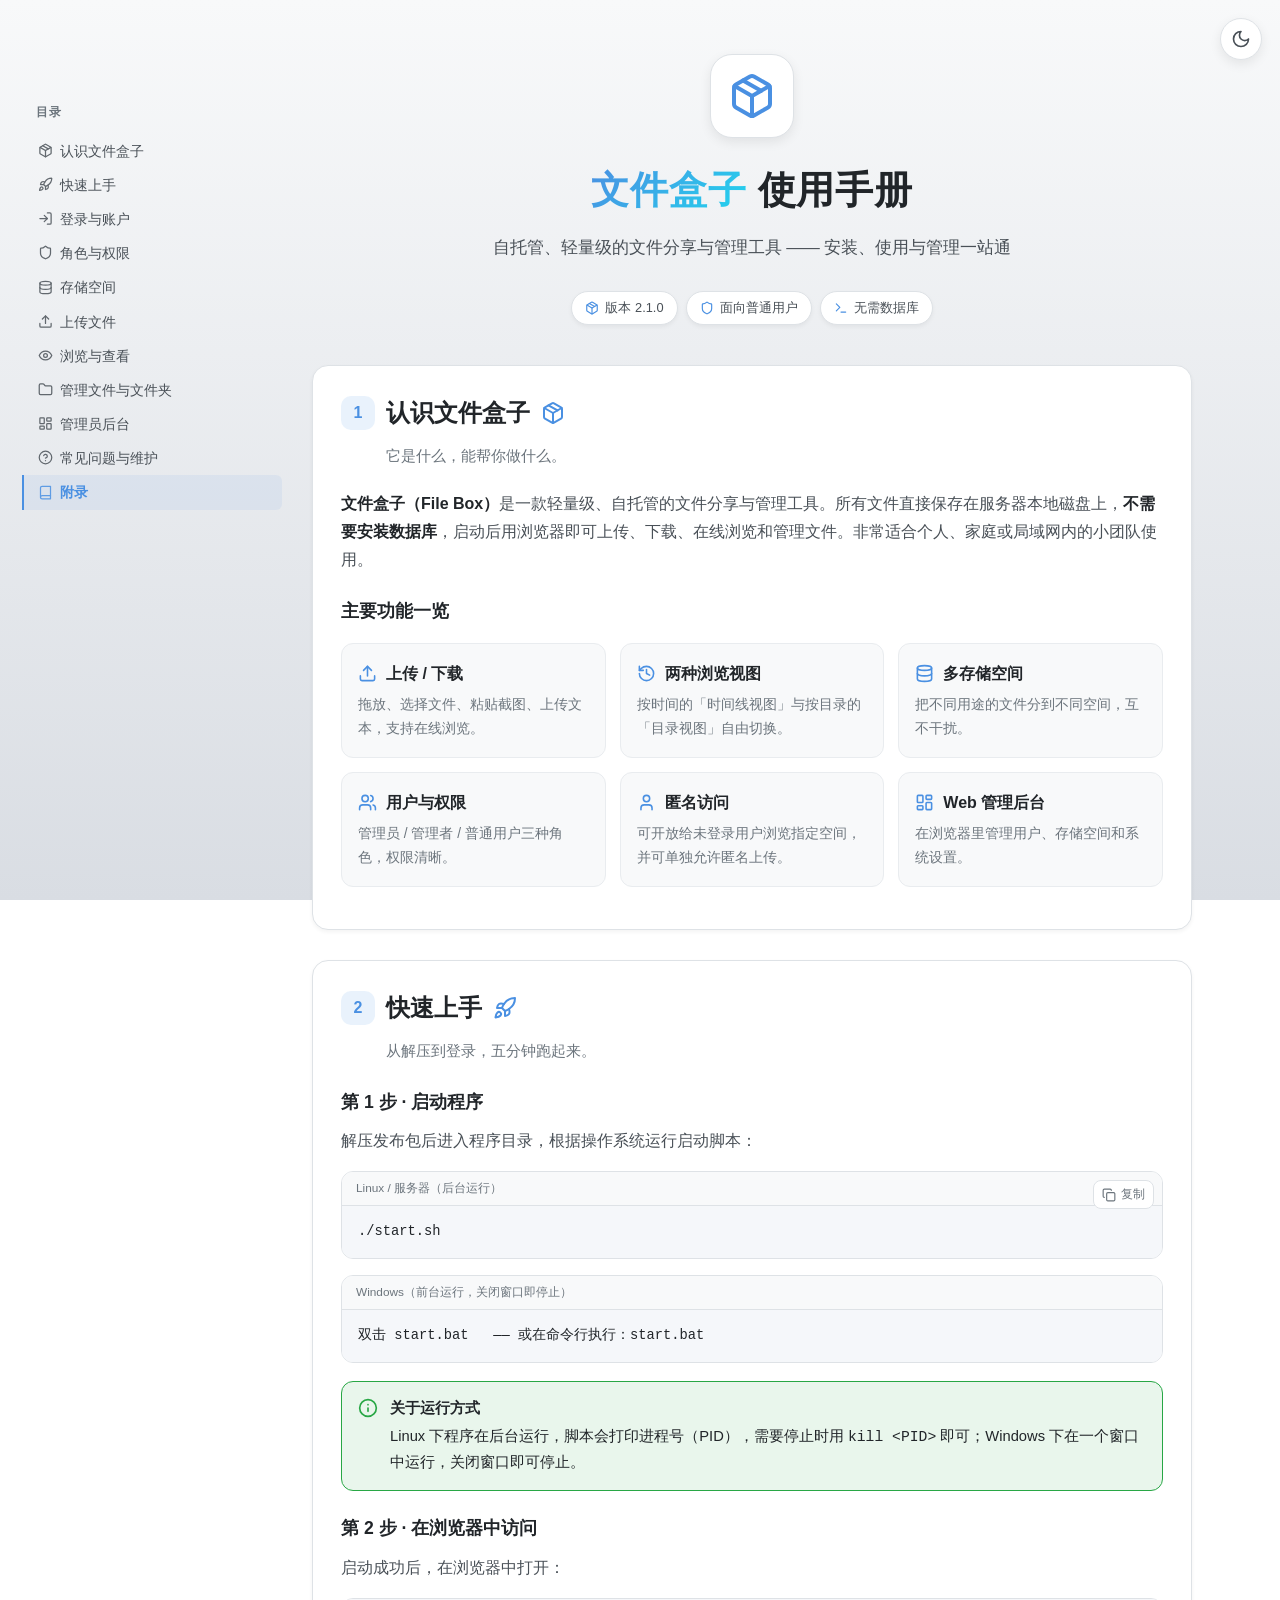
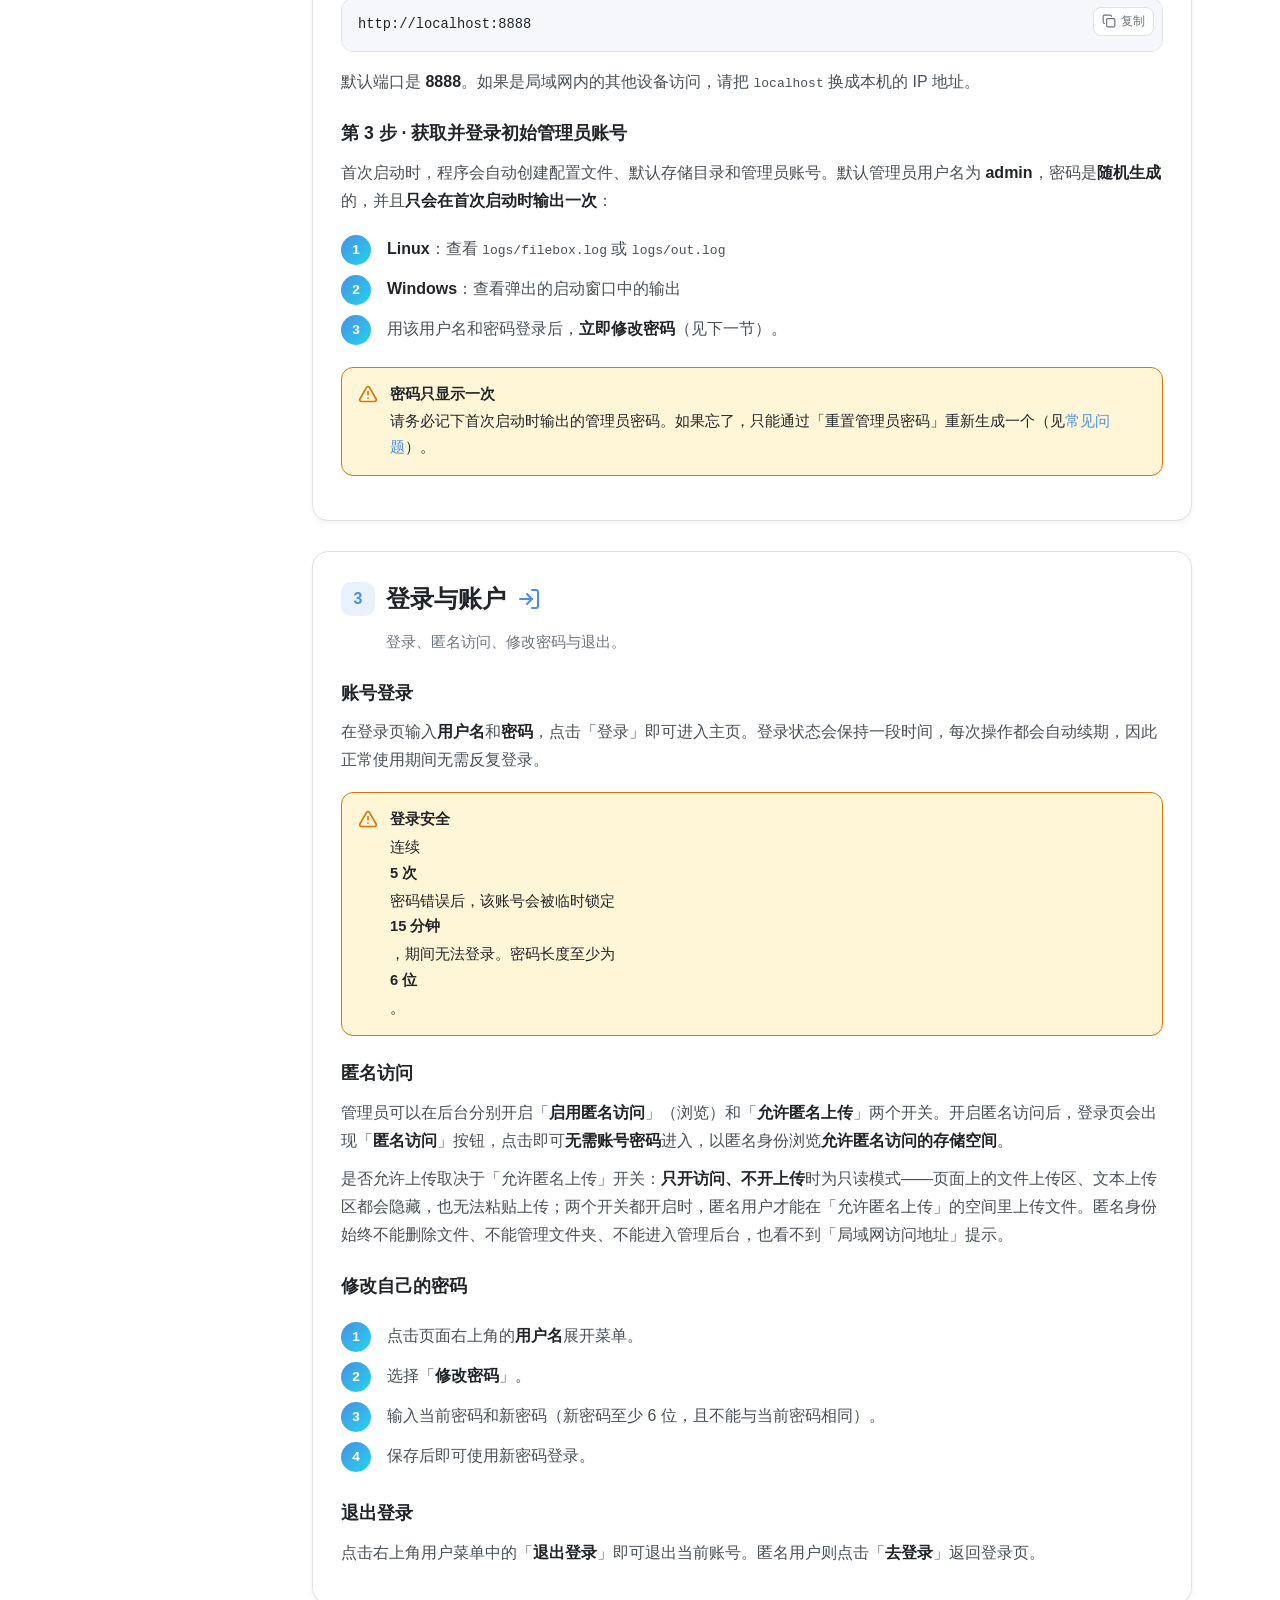
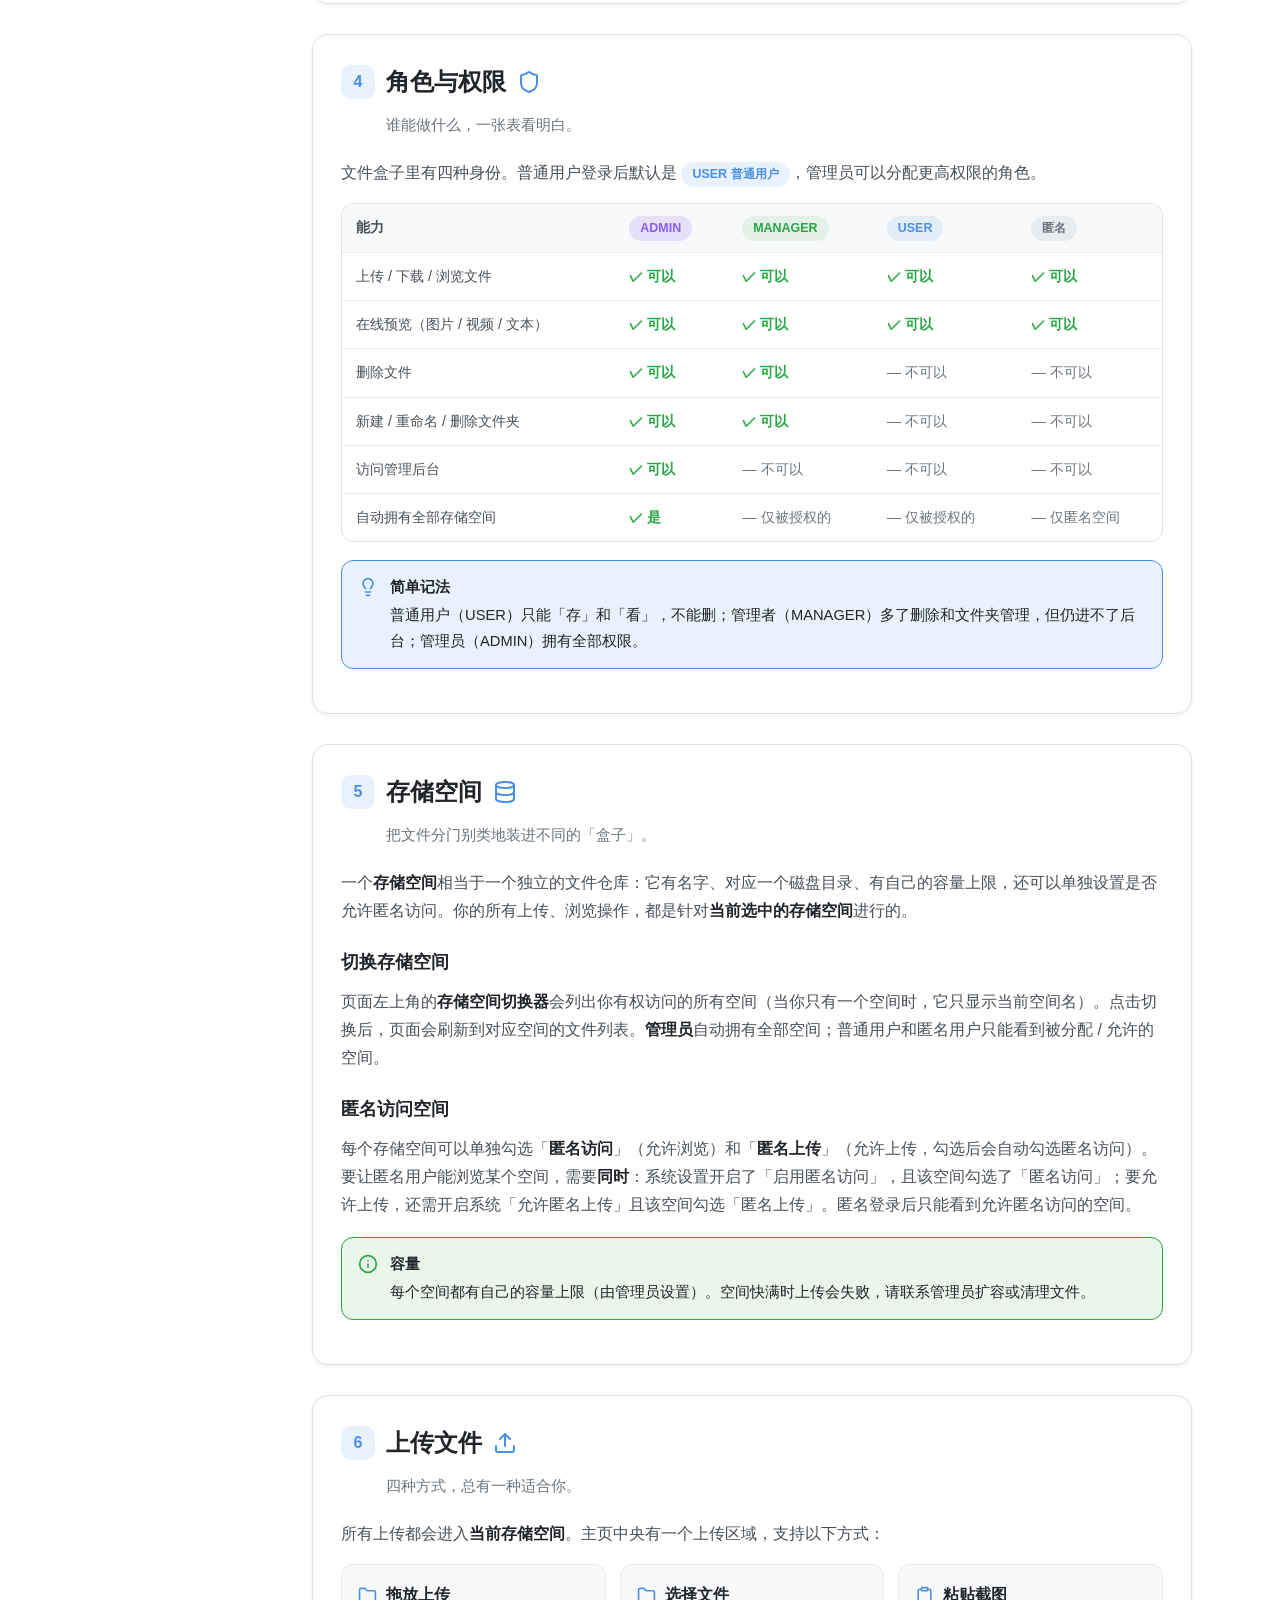
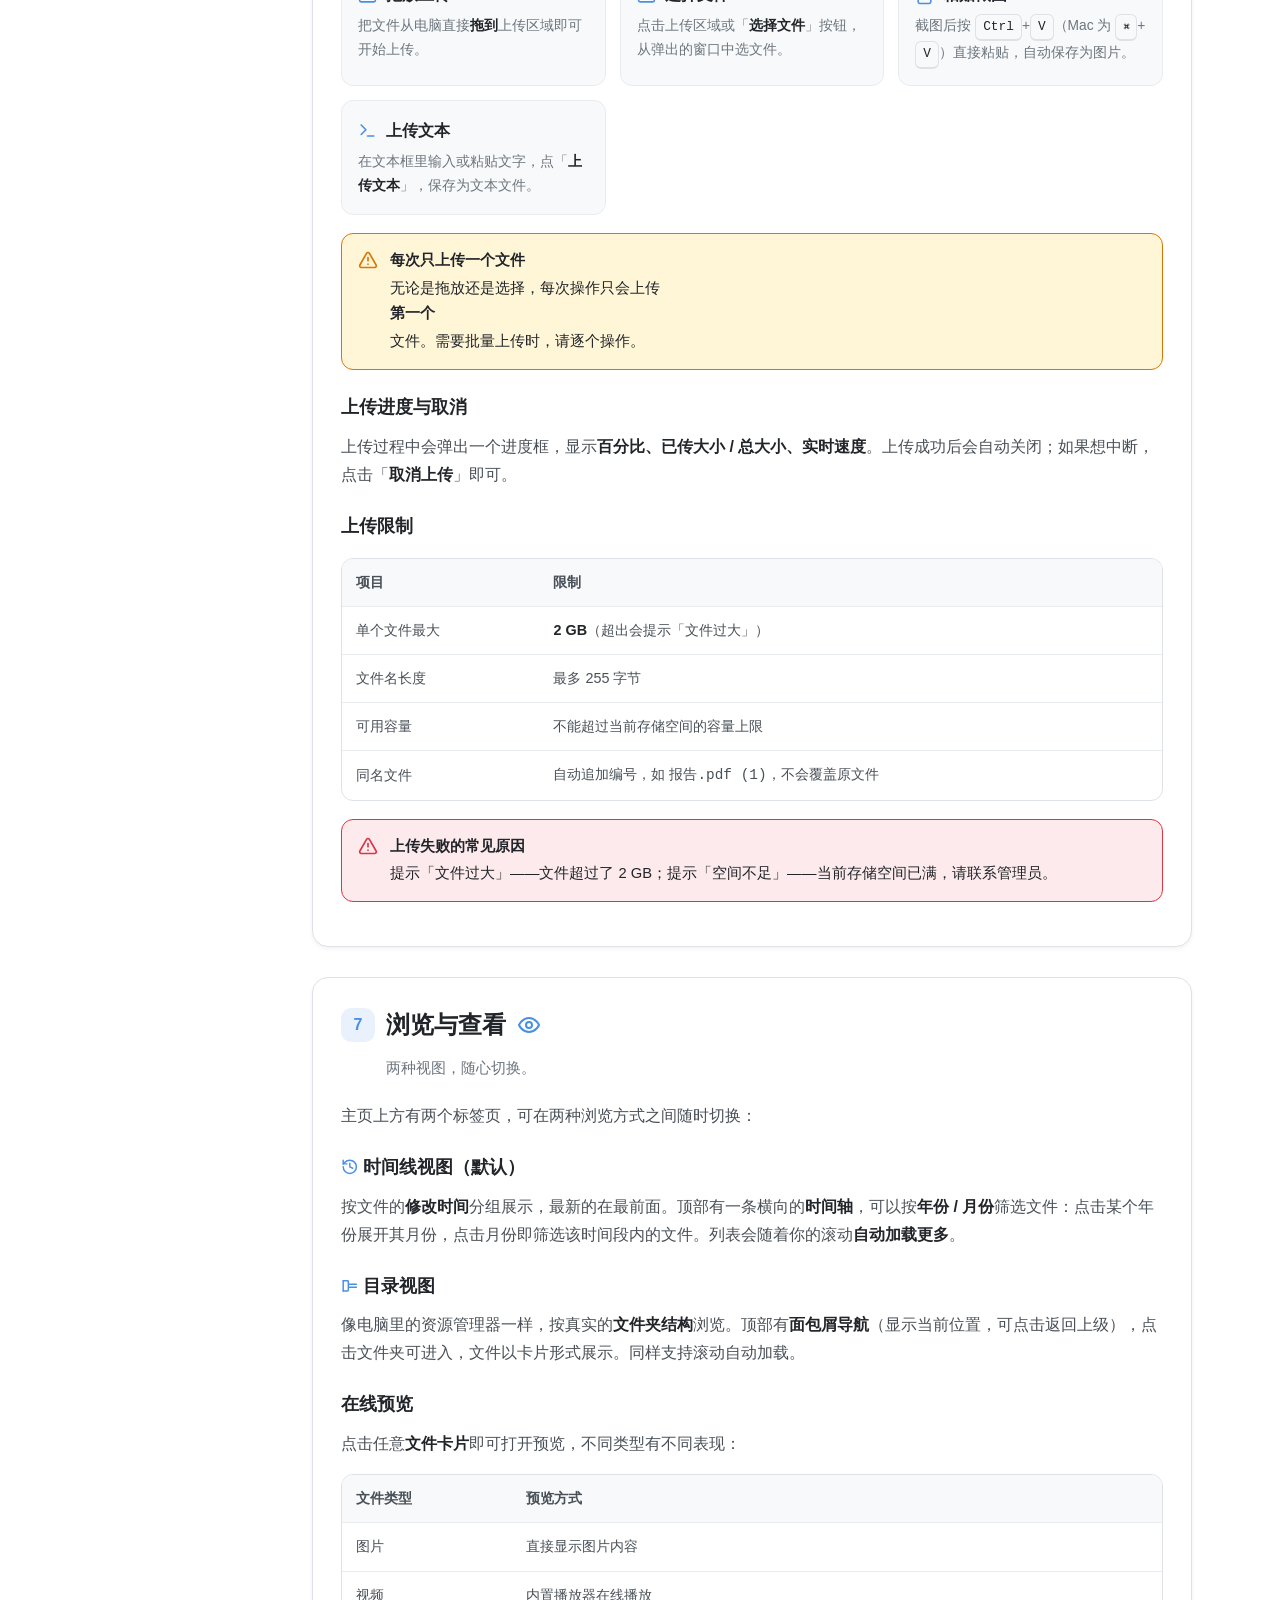
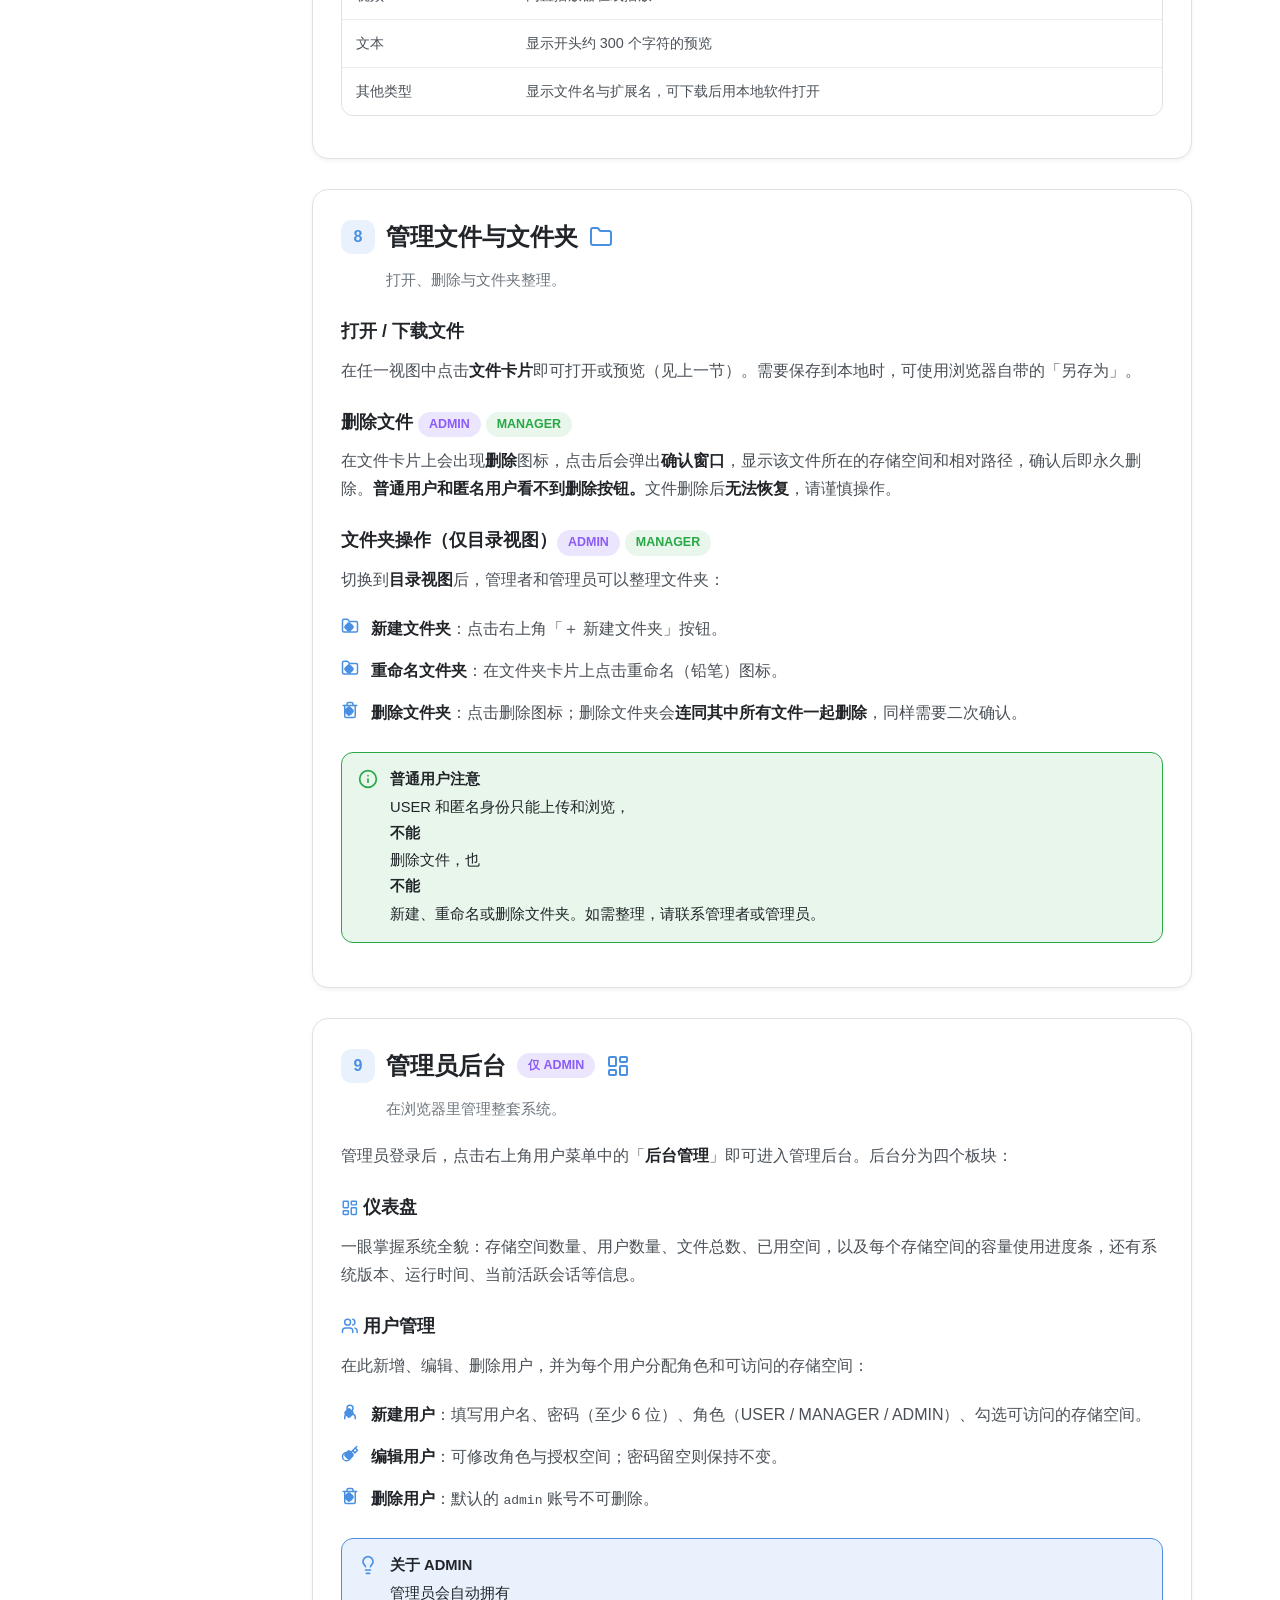
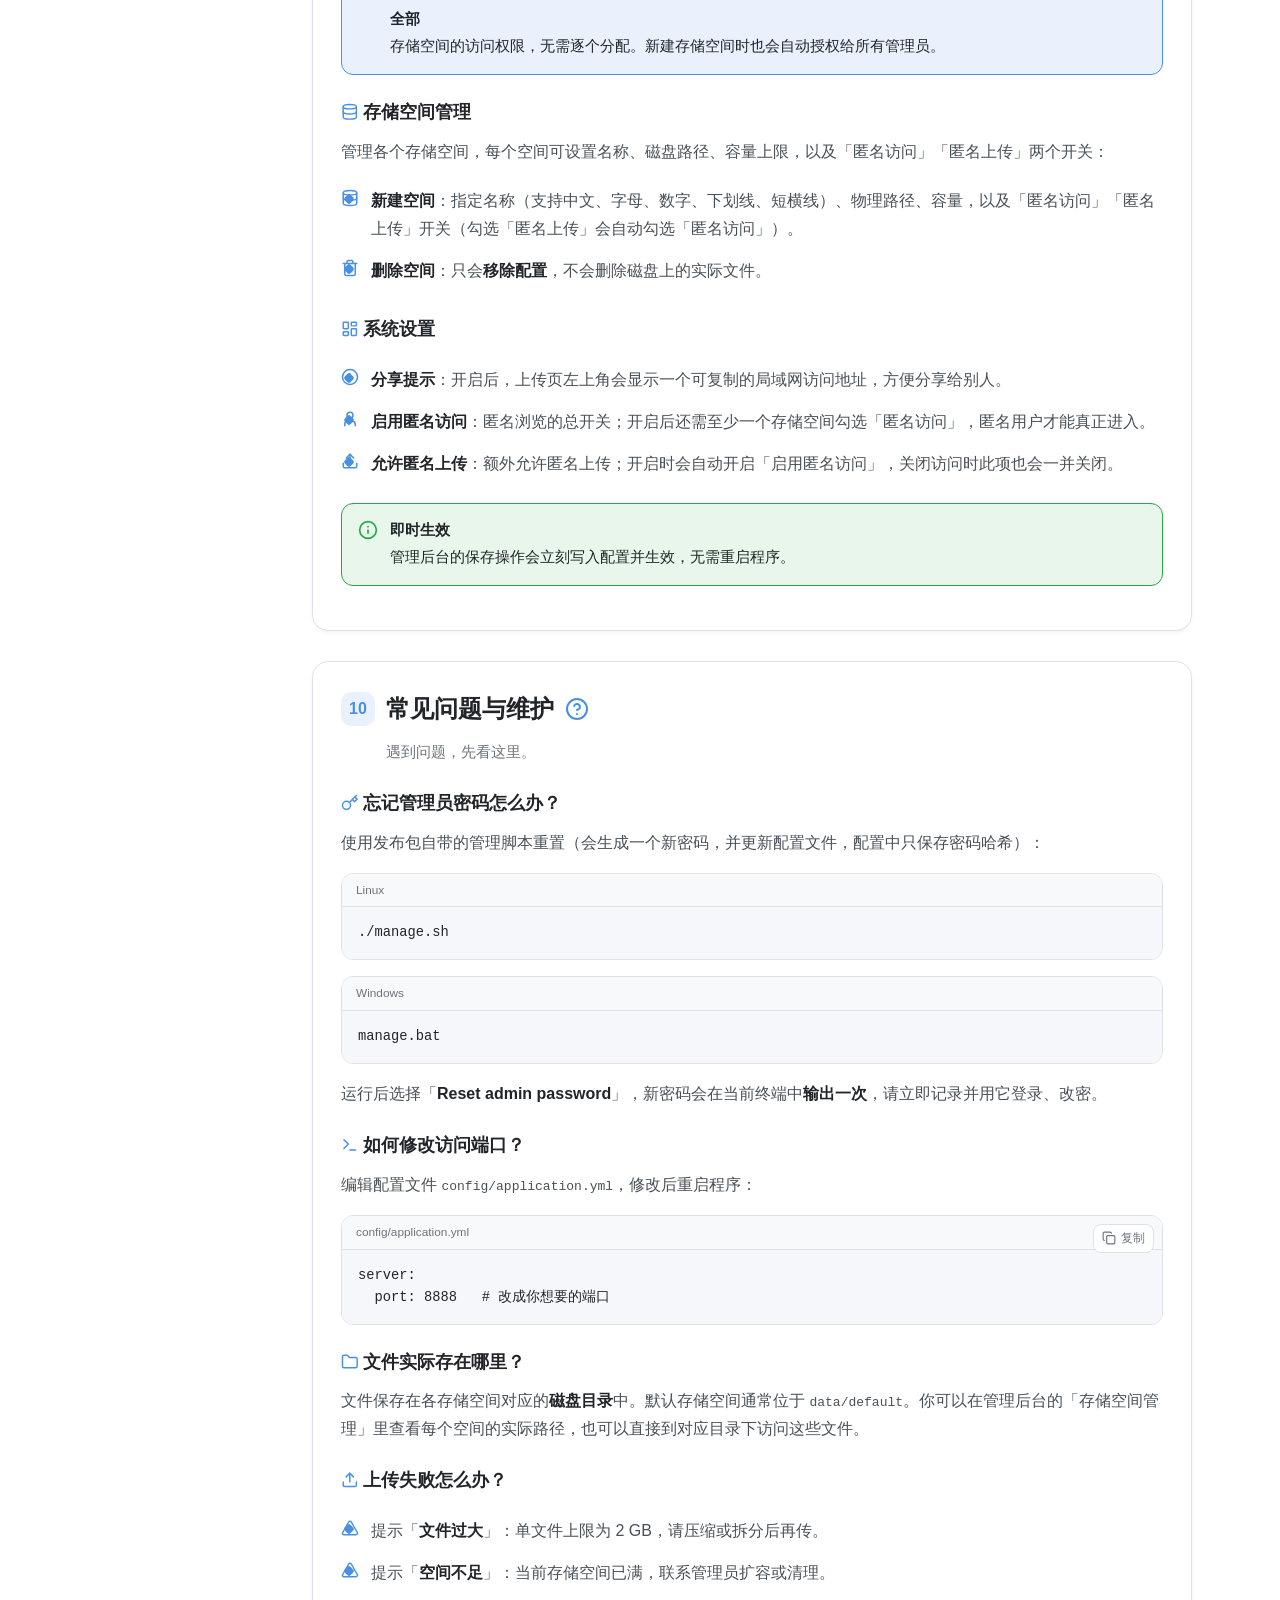
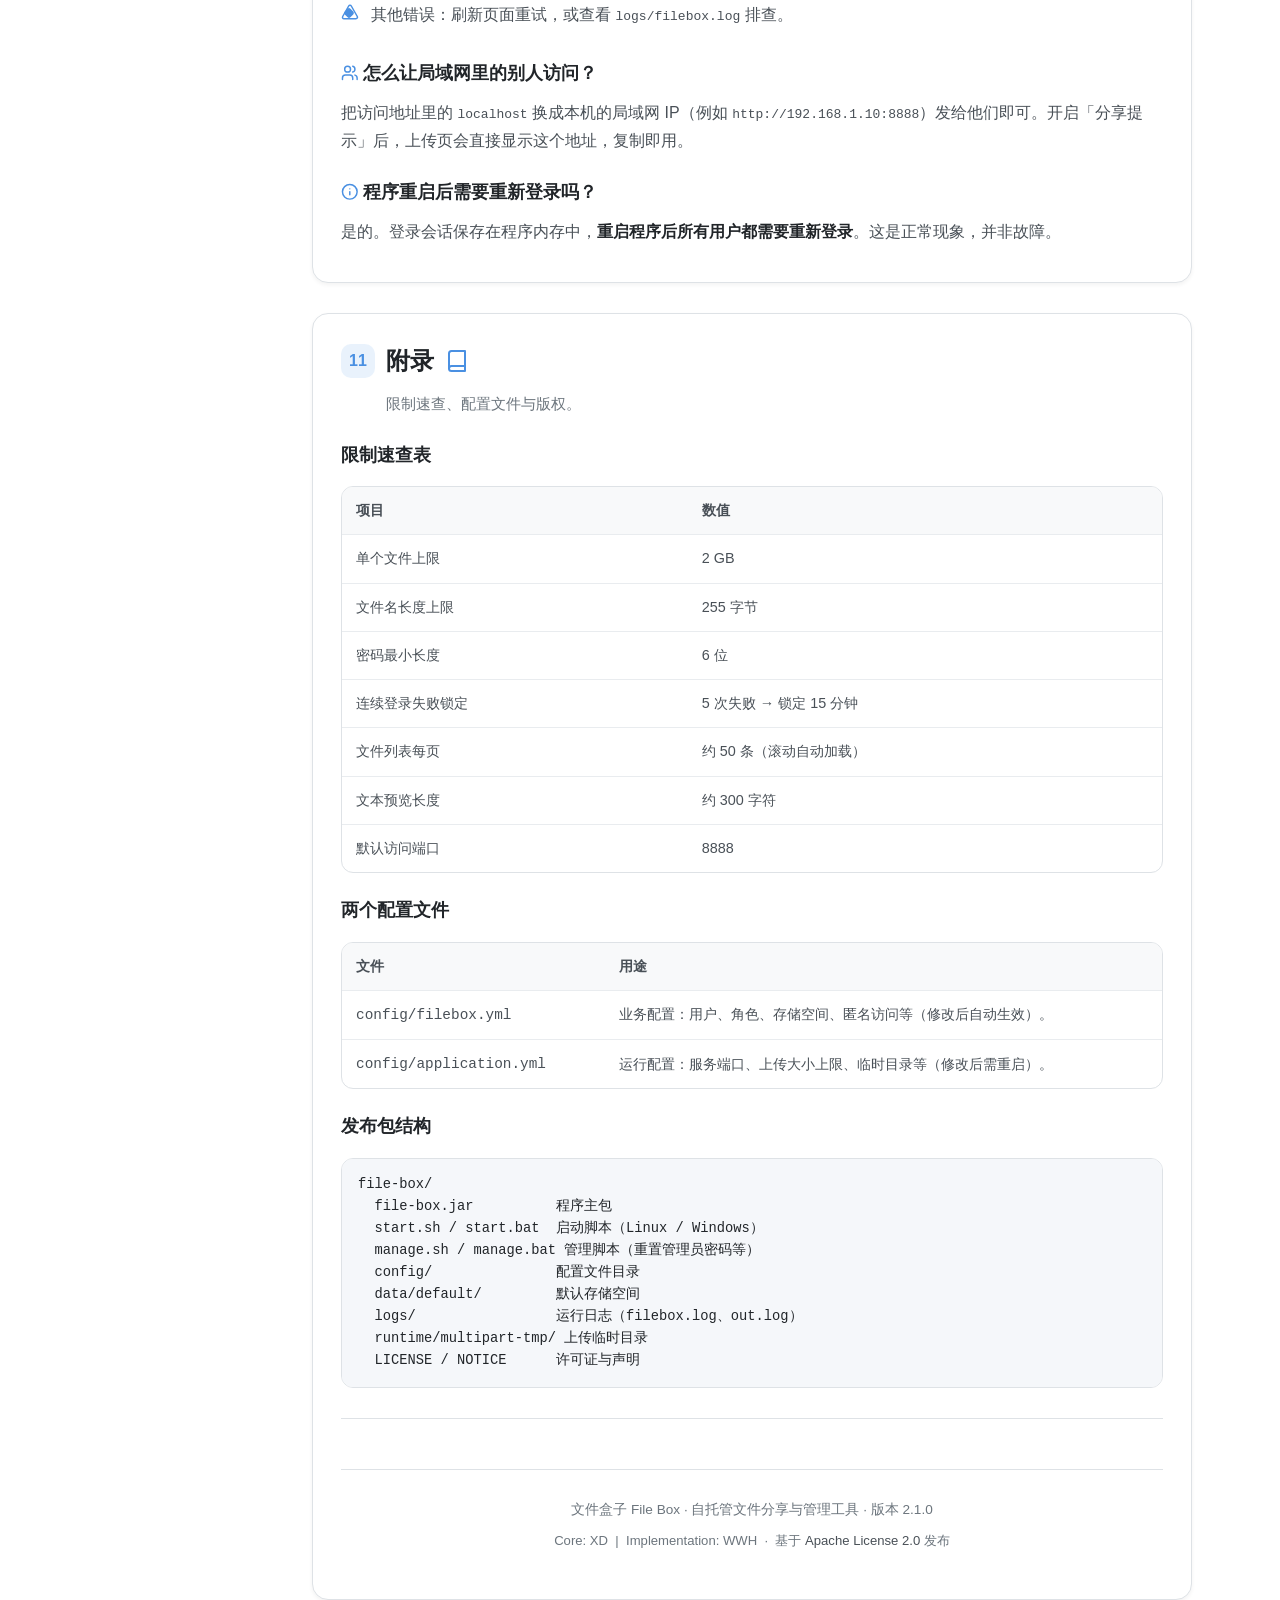
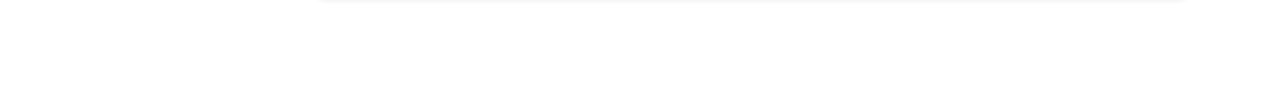
==== commit 52c17254: "匿名访问/上传权限拆分(系统级 + 存储空间级) - 把匿名权限拆成「访问」与「上传」两层:系统设置两个开关(启用匿名访问 +   允许匿名上传),每个存储空间两个勾选(匿名访问 + 匿名上传);上传" ====
--- a/src/assembly/data/default/操作说明.html
+++ b/src/assembly/data/default/操作说明.html
@@ -266,7 +266,7 @@
         <div class="feature-card"><div class="head"><svg class="ico"><use href="#i-history"/></svg>两种浏览视图</div><p>按时间的「时间线视图」与按目录的「目录视图」自由切换。</p></div>
         <div class="feature-card"><div class="head"><svg class="ico"><use href="#i-db"/></svg>多存储空间</div><p>把不同用途的文件分到不同空间，互不干扰。</p></div>
         <div class="feature-card"><div class="head"><svg class="ico"><use href="#i-users"/></svg>用户与权限</div><p>管理员 / 管理者 / 普通用户三种角色，权限清晰。</p></div>
-        <div class="feature-card"><div class="head"><svg class="ico"><use href="#i-user"/></svg>匿名访问</div><p>可开放给未登录用户上传、浏览指定空间。</p></div>
+        <div class="feature-card"><div class="head"><svg class="ico"><use href="#i-user"/></svg>匿名访问</div><p>可开放给未登录用户浏览指定空间，并可单独允许匿名上传。</p></div>
         <div class="feature-card"><div class="head"><svg class="ico"><use href="#i-admin"/></svg>Web 管理后台</div><p>在浏览器里管理用户、存储空间和系统设置。</p></div>
       </div>
     </section>
@@ -314,7 +314,8 @@
       <div class="callout callout-warn"><svg class="ico"><use href="#i-alert"/></svg><div><strong>登录安全</strong>连续 <strong>5 次</strong>密码错误后，该账号会被临时锁定 <strong>15 分钟</strong>，期间无法登录。密码长度至少为 <strong>6 位</strong>。</div></div>
 
       <h3>匿名访问</h3>
-      <p>如果管理员开启了匿名访问功能，登录页会出现「<strong>匿名访问</strong>」按钮。点击即可<strong>无需账号密码</strong>进入，以匿名身份浏览和上传<strong>允许匿名的存储空间</strong>。匿名身份不能删除文件、不能管理文件夹、也不能进入管理后台。</p>
+      <p>管理员可以在后台分别开启「<strong>启用匿名访问</strong>」（浏览）和「<strong>允许匿名上传</strong>」两个开关。开启匿名访问后，登录页会出现「<strong>匿名访问</strong>」按钮，点击即可<strong>无需账号密码</strong>进入，以匿名身份浏览<strong>允许匿名访问的存储空间</strong>。</p>
+      <p>是否允许上传取决于「允许匿名上传」开关：<strong>只开访问、不开上传</strong>时为只读模式——页面上的文件上传区、文本上传区都会隐藏，也无法粘贴上传；两个开关都开启时，匿名用户才能在「允许匿名上传」的空间里上传文件。匿名身份始终不能删除文件、不能管理文件夹、不能进入管理后台，也看不到「局域网访问地址」提示。</p>
 
       <h3>修改自己的密码</h3>
       <ol class="steps">
@@ -360,7 +361,7 @@
       <p>页面左上角的<strong>存储空间切换器</strong>会列出你有权访问的所有空间（当你只有一个空间时，它只显示当前空间名）。点击切换后，页面会刷新到对应空间的文件列表。<strong>管理员</strong>自动拥有全部空间；普通用户和匿名用户只能看到被分配 / 允许的空间。</p>
 
       <h3>匿名访问空间</h3>
-      <p>要让匿名用户能使用某个空间，需要<strong>同时满足两个条件</strong>：管理员在系统设置里开启了「匿名访问」，并且该存储空间被勾选了「允许匿名访问」。匿名登录后只能看到这类空间。</p>
+      <p>每个存储空间可以单独勾选「<strong>匿名访问</strong>」（允许浏览）和「<strong>匿名上传</strong>」（允许上传，勾选后会自动勾选匿名访问）。要让匿名用户能浏览某个空间，需要<strong>同时</strong>：系统设置开启了「启用匿名访问」，且该空间勾选了「匿名访问」；要允许上传，还需开启系统「允许匿名上传」且该空间勾选「匿名上传」。匿名登录后只能看到允许匿名访问的空间。</p>
       <div class="callout callout-note"><svg class="ico"><use href="#i-info"/></svg><div><strong>容量</strong>每个空间都有自己的容量上限（由管理员设置）。空间快满时上传会失败，请联系管理员扩容或清理文件。</div></div>
     </section>
 
@@ -464,16 +465,17 @@
       <div class="callout callout-tip"><svg class="ico"><use href="#i-bulb"/></svg><div><strong>关于 ADMIN</strong>管理员会自动拥有<strong>全部</strong>存储空间的访问权限，无需逐个分配。新建存储空间时也会自动授权给所有管理员。</div></div>
 
       <h3><svg class="ico" style="color:var(--primary)"><use href="#i-db"/></svg> 存储空间管理</h3>
-      <p>管理各个存储空间，每个空间可设置名称、磁盘路径、容量上限、是否允许匿名访问：</p>
+      <p>管理各个存储空间，每个空间可设置名称、磁盘路径、容量上限，以及「匿名访问」「匿名上传」两个开关：</p>
       <ul class="feature-list">
-        <li><svg class="ico"><use href="#i-db"/></svg><strong>新建空间</strong>：指定名称（支持中文、字母、数字、下划线、短横线）、物理路径、容量、匿名开关。</li>
+        <li><svg class="ico"><use href="#i-db"/></svg><strong>新建空间</strong>：指定名称（支持中文、字母、数字、下划线、短横线）、物理路径、容量，以及「匿名访问」「匿名上传」开关（勾选「匿名上传」会自动勾选「匿名访问」）。</li>
         <li><svg class="ico"><use href="#i-trash"/></svg><strong>删除空间</strong>：只会<strong>移除配置</strong>，不会删除磁盘上的实际文件。</li>
       </ul>
 
       <h3><svg class="ico" style="color:var(--primary)"><use href="#i-admin"/></svg> 系统设置</h3>
       <ul class="feature-list">
         <li><svg class="ico"><use href="#i-info"/></svg><strong>分享提示</strong>：开启后，上传页左上角会显示一个可复制的局域网访问地址，方便分享给别人。</li>
-        <li><svg class="ico"><use href="#i-user"/></svg><strong>匿名访问</strong>：全局开关；开启后还需至少一个存储空间单独勾选「允许匿名访问」，匿名用户才能真正进入。</li>
+        <li><svg class="ico"><use href="#i-user"/></svg><strong>启用匿名访问</strong>：匿名浏览的总开关；开启后还需至少一个存储空间勾选「匿名访问」，匿名用户才能真正进入。</li>
+        <li><svg class="ico"><use href="#i-upload"/></svg><strong>允许匿名上传</strong>：额外允许匿名上传；开启时会自动开启「启用匿名访问」，关闭访问时此项也会一并关闭。</li>
       </ul>
       <div class="callout callout-note"><svg class="ico"><use href="#i-info"/></svg><div><strong>即时生效</strong>管理后台的保存操作会立刻写入配置并生效，无需重启程序。</div></div>
     </section>
